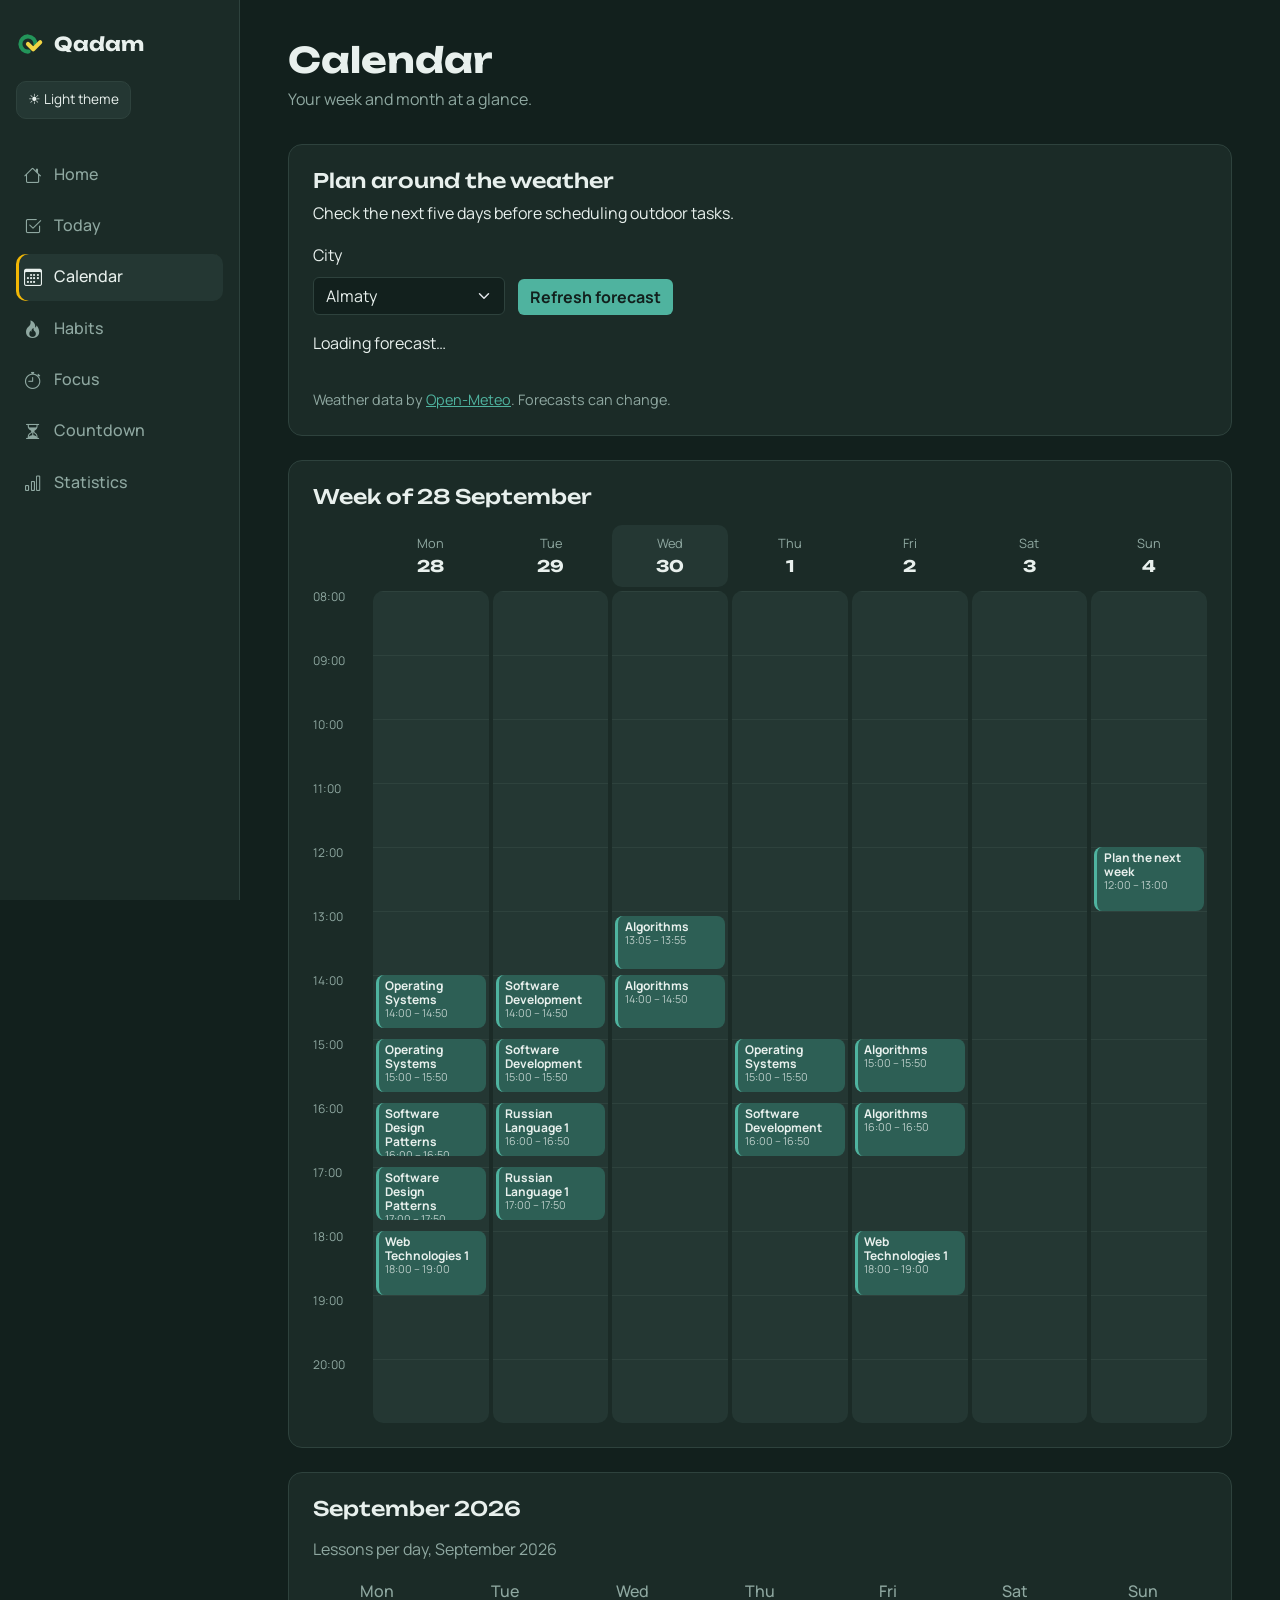
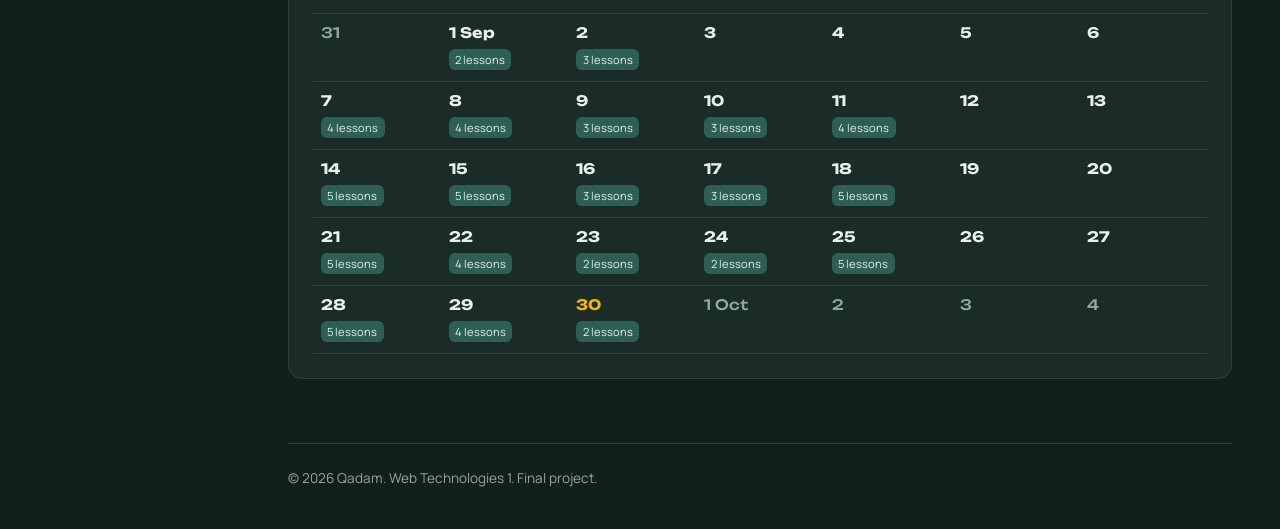
==== calendar.html @ f90baab8 "feat(final): add five-day weather planner with async error states" ====
<!DOCTYPE html>
<html lang="en" data-bs-theme="dark">

<head>
    <meta charset="UTF-8">
    <meta name="viewport" content="width=device-width, initial-scale=1">
    <title>Calendar — Qadam</title>
    <link rel="icon" href="images/qadam-favicon.svg" type="image/svg+xml">
    <link href="https://cdn.jsdelivr.net/npm/bootstrap@5.3.3/dist/css/bootstrap.min.css" rel="stylesheet">
    <!--Icons for the sidebar-->
    <link href="https://cdn.jsdelivr.net/npm/bootstrap-icons@1.11.3/font/bootstrap-icons.min.css" rel="stylesheet">
    <!--Unbounded for headings, Manrope for text -->
    <link rel="preconnect" href="https://fonts.googleapis.com">
    <link rel="preconnect" href="https://fonts.gstatic.com" crossorigin>
    <link
        href="https://fonts.googleapis.com/css2?family=Manrope:wght@400;500;700&family=Unbounded:wght@500;700&display=swap"
        rel="stylesheet">
    <link rel="stylesheet" href="css/style.css">
    <link rel="stylesheet" href="css/calendar.css">
    <link rel="stylesheet" href="css/app.css">
    <link rel="stylesheet" href="css/weather.css">
</head>

<body class="app">

    <!--Sidebar (same on every app page)-->
    <header class="sidebar">
        <nav class="navbar navbar-expand-lg" aria-label="Main navigation">
            <a class="navbar-brand brand" href="index.html">
                <img src="images/qadam-mark.svg" alt="" class="brand-logo" width="28" height="28">Qadam
            </a>
            <button class="theme-toggle" id="theme-toggle" type="button">Light theme</button>
            <button class="navbar-toggler" type="button" data-bs-toggle="collapse" data-bs-target="#appNav"
                aria-controls="appNav" aria-expanded="false" aria-label="Toggle navigation">
                <span class="navbar-toggler-icon"></span>
            </button>
            <div class="collapse navbar-collapse" id="appNav">
                <ul class="navbar-nav">
                    <li class="nav-item">
                        <a class="nav-link" href="index.html"><i class="bi bi-house" aria-hidden="true"></i>Home</a>
                    </li>
                    <li class="nav-item">
                        <a class="nav-link" href="today.html"><i class="bi bi-check2-square"
                                aria-hidden="true"></i>Today</a>
                    </li>
                    <li class="nav-item">
                        <a class="nav-link active" aria-current="page" href="calendar.html"><i class="bi bi-calendar3"
                                aria-hidden="true"></i>Calendar</a>
                    </li>
                    <li class="nav-item">
                        <a class="nav-link" href="habits.html"><i class="bi bi-fire" aria-hidden="true"></i>Habits</a>
                    </li>
                    <li class="nav-item">
                        <a class="nav-link" href="focus.html"><i class="bi bi-stopwatch"
                                aria-hidden="true"></i>Focus</a>
                    </li>
                    <li class="nav-item">
                        <a class="nav-link" href="countdown.html"><i class="bi bi-hourglass-split"
                                aria-hidden="true"></i>Countdown</a>
                    </li>
                    <li class="nav-item"><a class="nav-link" href="statistics.html"><i class="bi bi-bar-chart" aria-hidden="true"></i>Statistics</a></li>
                    </ul>
            </div>
        </nav>
    </header>

    <!--Page content-->
    <main class="app-main">
        <header class="page-header">
            <h1 class="page-title">Calendar</h1>
            <p class="page-subtitle">Your week and month at a glance.</p>
        </header>

        <section class="panel mb-4" id="weather-planner" aria-labelledby="weather-title">
            <h2 class="h5" id="weather-title">Plan around the weather</h2>
            <p>Check the next five days before scheduling outdoor tasks.</p>
            <div class="weather-toolbar">
                <div>
                    <label class="form-label" for="weather-city">City</label>
                    <select class="form-select" id="weather-city">
                        <option value="almaty">Almaty</option>
                        <option value="astana">Astana</option>
                        <option value="shymkent">Shymkent</option>
                    </select>
                </div>
                <button class="btn btn-qadam" type="button" id="weather-refresh">Refresh forecast</button>
            </div>
            <p id="weather-status" role="status" aria-live="polite">Loading forecast…</p>
            <div class="weather-days" id="weather-days"></div>
            <p class="weather-source">Weather data by <a href="https://open-meteo.com/">Open-Meteo</a>. Forecasts can change.</p>
        </section>



        <section class="panel" aria-labelledby="cal-week-title">
            <h2 id="cal-week-title" class="h5 mb-3">Week of 28 September</h2>

            <!--One CSS Grid: 1 column of hours + 7 day columns-->
            <div class="cal-week">

                <!--Row 1: empty corner, then the day headers-->
                <div class="cal-corner"></div>
                <div class="cal-day-head">
                    <span class="cal-day-name">Mon</span>
                    <span class="cal-day-number">28</span>
                </div>
                <div class="cal-day-head">
                    <span class="cal-day-name">Tue</span>
                    <span class="cal-day-number">29</span>
                </div>
                <div class="cal-day-head cal-day-head--today">
                    <span class="cal-day-name">Wed</span>
                    <span class="cal-day-number">30</span>
                </div>
                <div class="cal-day-head">
                    <span class="cal-day-name">Thu</span>
                    <span class="cal-day-number">1</span>
                </div>
                <div class="cal-day-head">
                    <span class="cal-day-name">Fri</span>
                    <span class="cal-day-number">2</span>
                </div>
                <div class="cal-day-head">
                    <span class="cal-day-name">Sat</span>
                    <span class="cal-day-number">3</span>
                </div>
                <div class="cal-day-head">
                    <span class="cal-day-name">Sun</span>
                    <span class="cal-day-number">4</span>
                </div>

                <!--Row 2: hour labels, then the day columns-->
                <div class="cal-hours">
                    <span class="cal-hour">08:00</span>
                    <span class="cal-hour">09:00</span>
                    <span class="cal-hour">10:00</span>
                    <span class="cal-hour">11:00</span>
                    <span class="cal-hour">12:00</span>
                    <span class="cal-hour">13:00</span>
                    <span class="cal-hour">14:00</span>
                    <span class="cal-hour">15:00</span>
                    <span class="cal-hour">16:00</span>
                    <span class="cal-hour">17:00</span>
                    <span class="cal-hour">18:00</span>
                    <span class="cal-hour">19:00</span>
                    <span class="cal-hour">20:00</span>
                </div>
                <div class="cal-day-column">
                    <article class="cal-event cal-s1400 cal-d50">
                        <h3 class="cal-event-title">Operating Systems</h3>
                        <p class="cal-event-time">14:00 – 14:50</p>
                    </article>
                    <article class="cal-event cal-s1500 cal-d50">
                        <h3 class="cal-event-title">Operating Systems</h3>
                        <p class="cal-event-time">15:00 – 15:50</p>
                    </article>
                    <article class="cal-event cal-s1600 cal-d50">
                        <h3 class="cal-event-title">Software Design Patterns</h3>
                        <p class="cal-event-time">16:00 – 16:50</p>
                    </article>
                    <article class="cal-event cal-s1700 cal-d50">
                        <h3 class="cal-event-title">Software Design Patterns</h3>
                        <p class="cal-event-time">17:00 – 17:50</p>
                    </article>
                    <article class="cal-event cal-s1800 cal-d60">
                        <h3 class="cal-event-title">Web Technologies 1</h3>
                        <p class="cal-event-time">18:00 – 19:00</p>
                    </article>
                </div>
                <div class="cal-day-column">
                    <article class="cal-event cal-s1400 cal-d50">
                        <h3 class="cal-event-title">Software Development</h3>
                        <p class="cal-event-time">14:00 – 14:50</p>
                    </article>
                    <article class="cal-event cal-s1500 cal-d50">
                        <h3 class="cal-event-title">Software Development</h3>
                        <p class="cal-event-time">15:00 – 15:50</p>
                    </article>
                    <article class="cal-event cal-s1600 cal-d50">
                        <h3 class="cal-event-title">Russian Language 1</h3>
                        <p class="cal-event-time">16:00 – 16:50</p>
                    </article>
                    <article class="cal-event cal-s1700 cal-d50">
                        <h3 class="cal-event-title">Russian Language 1</h3>
                        <p class="cal-event-time">17:00 – 17:50</p>
                    </article>
                </div>
                <div class="cal-day-column cal-day-column--today">
                    <article class="cal-event cal-s1305 cal-d50">
                        <h3 class="cal-event-title">Algorithms</h3>
                        <p class="cal-event-time">13:05 – 13:55</p>
                    </article>
                    <article class="cal-event cal-s1400 cal-d50">
                        <h3 class="cal-event-title">Algorithms</h3>
                        <p class="cal-event-time">14:00 – 14:50</p>
                    </article>
                </div>
                <div class="cal-day-column">
                    <article class="cal-event cal-s1500 cal-d50">
                        <h3 class="cal-event-title">Operating Systems</h3>
                        <p class="cal-event-time">15:00 – 15:50</p>
                    </article>
                    <article class="cal-event cal-s1600 cal-d50">
                        <h3 class="cal-event-title">Software Development</h3>
                        <p class="cal-event-time">16:00 – 16:50</p>
                    </article>
                </div>
                <div class="cal-day-column">
                    <article class="cal-event cal-s1500 cal-d50">
                        <h3 class="cal-event-title">Algorithms</h3>
                        <p class="cal-event-time">15:00 – 15:50</p>
                    </article>
                    <article class="cal-event cal-s1600 cal-d50">
                        <h3 class="cal-event-title">Algorithms</h3>
                        <p class="cal-event-time">16:00 – 16:50</p>
                    </article>
                    <article class="cal-event cal-s1800 cal-d60">
                        <h3 class="cal-event-title">Web Technologies 1</h3>
                        <p class="cal-event-time">18:00 – 19:00</p>
                    </article>
                </div>
                <div class="cal-day-column"></div>
                <div class="cal-day-column">
                    <article class="cal-event cal-s1200 cal-d60">
                        <h3 class="cal-event-title">Plan the next week</h3>
                        <p class="cal-event-time">12:00 – 13:00</p>
                    </article>
                </div>
            </div>

        </section>

        <section class="panel mt-4" aria-labelledby="cal-month-title">
            <h2 id="cal-month-title" class="h5 mb-3">September 2026</h2>

            <div class="table-responsive">
                <table class="table calendar-month mb-0">
                    <caption>Lessons per day, September 2026</caption>
                    <thead>
                        <tr>
                            <th scope="col">Mon</th>
                            <th scope="col">Tue</th>
                            <th scope="col">Wed</th>
                            <th scope="col">Thu</th>
                            <th scope="col">Fri</th>
                            <th scope="col">Sat</th>
                            <th scope="col">Sun</th>
                        </tr>
                    </thead>
                    <tbody>
                        <tr>
                            <td class="calendar-day calendar-day-muted">
                                <span class="calendar-day-number">31</span>
                            </td>
                            <td class="calendar-day">
                                <span class="calendar-day-number">1 Sep</span>
                                <span class="calendar-count">2 lessons</span>
                            </td>
                            <td class="calendar-day">
                                <span class="calendar-day-number">2</span>
                                <span class="calendar-count">3 lessons</span>
                            </td>
                            <td class="calendar-day">
                                <span class="calendar-day-number">3</span>
                            </td>
                            <td class="calendar-day">
                                <span class="calendar-day-number">4</span>
                            </td>
                            <td class="calendar-day">
                                <span class="calendar-day-number">5</span>
                            </td>
                            <td class="calendar-day">
                                <span class="calendar-day-number">6</span>
                            </td>
                        </tr>
                        <tr>
                            <td class="calendar-day">
                                <span class="calendar-day-number">7</span>
                                <span class="calendar-count">4 lessons</span>
                            </td>
                            <td class="calendar-day">
                                <span class="calendar-day-number">8</span>
                                <span class="calendar-count">4 lessons</span>
                            </td>
                            <td class="calendar-day">
                                <span class="calendar-day-number">9</span>
                                <span class="calendar-count">3 lessons</span>
                            </td>
                            <td class="calendar-day">
                                <span class="calendar-day-number">10</span>
                                <span class="calendar-count">3 lessons</span>
                            </td>
                            <td class="calendar-day">
                                <span class="calendar-day-number">11</span>
                                <span class="calendar-count">4 lessons</span>
                            </td>
                            <td class="calendar-day">
                                <span class="calendar-day-number">12</span>
                            </td>
                            <td class="calendar-day">
                                <span class="calendar-day-number">13</span>
                            </td>
                        </tr>
                        <tr>
                            <td class="calendar-day">
                                <span class="calendar-day-number">14</span>
                                <span class="calendar-count">5 lessons</span>
                            </td>
                            <td class="calendar-day">
                                <span class="calendar-day-number">15</span>
                                <span class="calendar-count">5 lessons</span>
                            </td>
                            <td class="calendar-day">
                                <span class="calendar-day-number">16</span>
                                <span class="calendar-count">3 lessons</span>
                            </td>
                            <td class="calendar-day">
                                <span class="calendar-day-number">17</span>
                                <span class="calendar-count">3 lessons</span>
                            </td>
                            <td class="calendar-day">
                                <span class="calendar-day-number">18</span>
                                <span class="calendar-count">5 lessons</span>
                            </td>
                            <td class="calendar-day">
                                <span class="calendar-day-number">19</span>
                            </td>
                            <td class="calendar-day">
                                <span class="calendar-day-number">20</span>
                            </td>
                        </tr>
                        <tr>
                            <td class="calendar-day">
                                <span class="calendar-day-number">21</span>
                                <span class="calendar-count">5 lessons</span>
                            </td>
                            <td class="calendar-day">
                                <span class="calendar-day-number">22</span>
                                <span class="calendar-count">4 lessons</span>
                            </td>
                            <td class="calendar-day">
                                <span class="calendar-day-number">23</span>
                                <span class="calendar-count">2 lessons</span>
                            </td>
                            <td class="calendar-day">
                                <span class="calendar-day-number">24</span>
                                <span class="calendar-count">2 lessons</span>
                            </td>
                            <td class="calendar-day">
                                <span class="calendar-day-number">25</span>
                                <span class="calendar-count">5 lessons</span>
                            </td>
                            <td class="calendar-day">
                                <span class="calendar-day-number">26</span>
                            </td>
                            <td class="calendar-day">
                                <span class="calendar-day-number">27</span>
                            </td>
                        </tr>
                        <tr>
                            <td class="calendar-day">
                                <span class="calendar-day-number">28</span>
                                <span class="calendar-count">5 lessons</span>
                            </td>
                            <td class="calendar-day">
                                <span class="calendar-day-number">29</span>
                                <span class="calendar-count">4 lessons</span>
                            </td>
                            <td class="calendar-day calendar-day-today">
                                <span class="calendar-day-number">30</span>
                                <span class="calendar-count">2 lessons</span>
                            </td>
                            <td class="calendar-day calendar-day-muted">
                                <span class="calendar-day-number">1 Oct</span>
                            </td>
                            <td class="calendar-day calendar-day-muted">
                                <span class="calendar-day-number">2</span>
                            </td>
                            <td class="calendar-day calendar-day-muted">
                                <span class="calendar-day-number">3</span>
                            </td>
                            <td class="calendar-day calendar-day-muted">
                                <span class="calendar-day-number">4</span>
                            </td>
                        </tr>
                    </tbody>
                </table>
            </div>
        </section>

        <footer class="app-footer">
            <p class="mb-0">&copy; 2026 Qadam. Web Technologies 1. Final project.</p>
        </footer>
    </main>

    <script src="https://cdn.jsdelivr.net/npm/bootstrap@5.3.3/dist/js/bootstrap.bundle.min.js"></script>
    <script type="module" src="js/app.js"></script>
</body>

</html>
---- css/style.css ----
/*
shared stylesheet (used by every page)
Theme variables, Bootstrap overrides, Base, App layout, Shared components, Media queries
Page-specific styles go to css/<page>.css
*/

:root {
  --bg: #12201D;         /* page background */
  --surface: #1B2B27;    /* panels, cards */
  --surface-2: #243733;  /* hover, inputs */
  --ink: #E8F0ED;        /* main text */
  --muted: #8FA8A1;      /* secondary text */
  --line: #2E423D;       /* borders, empty days */
  --done: #4FB39F;       /* completed, main accent */
  --done-soft: #2D5F55;  /* partly completed */
  --flame: #F2B705;      /* streaks, today, focus */

  --font-head: "Unbounded", "Arial Black", sans-serif;
  --font-body: "Manrope", "Segoe UI", Arial, sans-serif;

  --radius: 14px;
  --sidebar-width: 240px;
}

:root[data-bs-theme="dark"] {
  --bs-body-bg: var(--bg);
  --bs-body-color: var(--ink);
  --bs-body-font-family: var(--font-body);
  --bs-secondary-color: var(--muted);
  --bs-border-color: var(--line);
  --bs-secondary-bg: var(--surface-2);
  --bs-tertiary-bg: var(--surface);
  --bs-link-color: var(--done);
  --bs-link-hover-color: var(--ink);
  --bs-link-color-rgb: 79, 179, 159;
  --bs-link-hover-color-rgb: 232, 240, 237;
}

body {
  line-height: 1.6;
}

h1, h2, h3 {
  font-family: var(--font-head);
  font-weight: 700;
  line-height: 1.15;
}

a:focus-visible,
button:focus-visible,
.btn:focus-visible {
  outline: 3px solid var(--flame);
  outline-offset: 3px;
}

/* App layout (every page except index.html)
   Desktop: sidebar on the left, content on the right (CSS Grid) */
.app {
  display: grid;
  grid-template-columns: var(--sidebar-width) 1fr;
  min-height: 100vh;
}

/* position: sticky — the sidebar stays in place while the content scrolls */
.sidebar {
  position: sticky;
  top: 0;
  align-self: start; 
  height: 100vh;
  background-color: var(--surface);
  border-right: 1px solid var(--line);
}

/* The same Bootstrap navbar is made vertical on desktop */
.sidebar .navbar {
  flex-direction: column;
  align-items: stretch;
  height: 100%;
  padding: 1.5rem 1rem;
}

.sidebar .navbar-collapse {
  flex-direction: column;
  align-items: stretch;
}

.sidebar .navbar-nav {
  flex-direction: column;
  gap: 0.25rem;
  margin-top: 2rem;
}

.sidebar .nav-link {
  display: flex;
  align-items: center;
  gap: 0.75rem;
  padding: 0.6rem 0.85rem;
  border-radius: 10px;
  color: var(--muted);
  font-weight: 500;
}

.sidebar .nav-link i {
  font-size: 1.1rem;
}

.sidebar .nav-link:hover {
  background-color: var(--surface-2);
  color: var(--ink);
}

.sidebar .nav-link.active {
  background-color: var(--surface-2);
  color: var(--ink);
  box-shadow: inset 3px 0 0 var(--flame);
}

.app-main {
  min-width: 0;             /* lets wide tables scroll instead of stretching the grid */
  padding: 2.5rem 3rem;
}

.app-footer {
  margin-top: 4rem;
  padding-top: 1.5rem;
  border-top: 1px solid var(--line);
  color: var(--muted);
  font-size: 0.85rem;
}

/* Logo */
.brand {
  display: flex;
  align-items: center;
  gap: 0.6rem;
  margin: 0;
  font-family: var(--font-head);
  font-weight: 700;
  font-size: 1.2rem;
  color: var(--ink);
}

.brand:hover {
  color: var(--ink);
}

/* Logo image. Its size is also set in HTML (width/height),
   so the page doesn't jump while the image loads */
.brand-logo {
  display: block;
  width: 28px;
  height: 28px;
}

/* Page heading block: every app page starts with it */
.page-header {
  margin-bottom: 2rem;
}

.page-title {
  font-size: clamp(1.6rem, 3vw, 2.2rem);
  margin-bottom: 0.4rem;
}

.page-subtitle {
  margin: 0;
  color: var(--muted);
}

.panel {
  padding: 1.5rem;
  background-color: var(--surface);
  border: 1px solid var(--line);
  border-radius: var(--radius);
}

.btn-qadam {
  background-color: var(--done);
  color: var(--bg);
  border: none;
  font-weight: 700;
}

.btn-qadam:hover {
  background-color: var(--ink);
  color: var(--bg);
}

/* Tablet: up to 992px — the sidebar turns into a top bar.
  991.98px = exactly where Bootstrap's navbar-expand-lg collapses,
  so our layout and the burger menu switch at the same moment */
@media (max-width: 991.98px) {
  .app {
    grid-template-columns: 1fr;
    grid-template-rows: auto 1fr;   
  }

  .sidebar {
    z-index: 100;
    height: auto;
    border-right: none;
    border-bottom: 1px solid var(--line);
  }

  .sidebar .navbar {
    flex-direction: row;
    align-items: center;
    height: auto;
    padding: 0.75rem 1.25rem;
  }

  .sidebar .navbar-nav {
    margin-top: 1rem;
  }

  .app-main {
    padding: 2rem 1.5rem;
  }
}

@media (max-width: 576px) {
  .app-main {
    padding: 1.5rem 1rem;
  }

  .panel {
    padding: 1.1rem;
  }
}
---- css/calendar.css ----
/*
Qadam — calendar page (calendar.html)
Week view, Events, Month table, Media queries
*/

/* Week view: one grid, 1 column of hour labels + 7 day columns.
   Both rows share the same columns, so hours and days always line up */
.cal-week {
    display: grid;
    grid-template-columns: 56px repeat(7, 1fr);
    gap: 4px;
    overflow-x: auto;         
}

.cal-day-head {
    padding: 0.5rem 0;
    border-radius: 10px;
    text-align: center;
}

.cal-day-head--today {
    background-color: var(--surface-2);
}

.cal-day-name {
    display: block;
    color: var(--muted);
    font-size: 0.8rem;
}

.cal-day-number {
    display: block;
    font-family: var(--font-head);
    font-weight: 700;
}

.cal-hours {
    display: flex;
    flex-direction: column;
    color: var(--muted);
    font-size: 0.75rem;
}

.cal-hour {
    height: 64px;
    line-height: 1;
}

.cal-day-column {
    position: relative;      
    height: 832px;
    border-radius: 10px;
    background-color: var(--surface-2);
    background-image: repeating-linear-gradient(to bottom,
            var(--line) 0 1px,
            transparent 1px 64px);
}

.cal-event {
    position: absolute;
    left: 3px;
    right: 3px;
    overflow: hidden;
    padding: 0.25rem 0.4rem;
    border-radius: 8px;
    border-left: 3px solid var(--done);
    background-color: var(--done-soft);
}

.cal-event-title {
    margin: 0;
    font-family: var(--font-body);
    font-size: 0.75rem;
    font-weight: 700;
    line-height: 1.15;
}

.cal-event-time {
    margin: 0;
    line-height: 1.1;
    color: var(--ink);
    font-size: 0.68rem;
    opacity: 0.75;
}

.cal-s1200 { top: 256px; }
.cal-s1305 { top: 325px; }
.cal-s1400 { top: 384px; }
.cal-s1500 { top: 448px; }
.cal-s1600 { top: 512px; }
.cal-s1700 { top: 576px; }
.cal-s1800 { top: 640px; }

.cal-d50 { height: 53px; }
.cal-d60 { height: 64px; }

.calendar-month {
    position: relative;
    --bs-table-bg: transparent;
    --bs-table-color: var(--ink);
    --bs-table-border-color: var(--line);
    table-layout: fixed;
    min-width: 560px;
}

.calendar-month caption {
    caption-side: top;
    padding-top: 0;
    color: var(--muted);
}

.calendar-month thead th {
    color: var(--muted);
    font-weight: 500;
    text-align: center;
}

.calendar-day {
    height: 68px;
    vertical-align: top;
}

.calendar-day-number {
    display: block;
    font-family: var(--font-head);
    font-weight: 700;
    font-size: 0.9rem;
}

.calendar-day-muted .calendar-day-number {
    color: var(--muted);
    font-weight: 500;
}

.calendar-day-today .calendar-day-number {
    color: var(--flame);
}

.calendar-count {
    display: inline-block;
    margin-top: 0.3rem;
    padding: 0.1rem 0.4rem;
    border-radius: 6px;
    background-color: var(--done-soft);
    font-size: 0.7rem;
}

@media (max-width: 992px) {
    .cal-week {
        grid-template-columns: 48px repeat(7, minmax(96px, 1fr));
    }

    .cal-hours {
        font-size: 0.7rem;
    }
}

@media (max-width: 576px) {
    .cal-week {
        grid-template-columns: 48px 1fr;
    }

    .cal-day-head:not(.cal-day-head--today),
    .cal-day-column:not(.cal-day-column--today) {
        display: none;
    }

    .calendar-day {
        height: 56px;
    }

    .calendar-count {
        font-size: 0.62rem;
    }
}
---- css/app.css ----
/* Shared endterm interactions: themes, task tools, feedback and timer controls. */
:root[data-bs-theme="light"] {
    --bg: #f2f7f5;
    --surface: #ffffff;
    --surface-2: #e6efeb;
    --ink: #19342d;
    --muted: #58736a;
    --line: #c8d8d1;
    --done: #287d6b;
    --done-soft: #d8eee7;
    --flame: #9a6700;
    --bs-body-bg: var(--bg);
    --bs-body-color: var(--ink);
    --bs-body-font-family: var(--font-body);
    --bs-secondary-color: var(--muted);
    --bs-border-color: var(--line);
    --bs-secondary-bg: var(--surface-2);
    --bs-tertiary-bg: var(--surface);
    --bs-link-color: var(--done);
    --bs-link-hover-color: var(--ink);
    --bs-link-color-rgb: 40, 125, 107;
    --bs-link-hover-color-rgb: 25, 52, 45;
}

:root[data-bs-theme="light"] .site-header {
    background-color: var(--surface);
}

:root[data-bs-theme="light"] .btn-outline-light {
    color: var(--ink);
    border-color: var(--ink);
}

:root[data-bs-theme="light"] .btn-outline-light:hover {
    color: var(--bg);
    background-color: var(--ink);
}

.theme-toggle {
    align-self: flex-start;
    margin-top: 1rem;
    padding: 0.45rem 0.7rem;
    border: 1px solid var(--line);
    border-radius: 10px;
    background-color: var(--surface-2);
    color: var(--ink);
    font: inherit;
    font-size: 0.85rem;
    cursor: pointer;
}

.theme-toggle:hover {
    border-color: var(--done);
}

.site-header .theme-toggle {
    align-self: center;
    margin: 0 0 0 1rem;
    white-space: nowrap;
}

.task-toolbar {
    display: grid;
    grid-template-columns: minmax(180px, 1.5fr) minmax(140px, 1fr) minmax(140px, 1fr) auto;
    align-items: end;
    gap: 1rem;
}

.task-toolbar .form-label {
    margin-bottom: 0.35rem;
    color: var(--muted);
    font-size: 0.85rem;
}

.task-toolbar .form-control,
.task-toolbar .form-select,
.today-form .form-control,
.today-form .form-select {
    background-color: var(--surface-2);
    border-color: var(--line);
    color: var(--ink);
}

.task-toolbar .form-control:focus,
.task-toolbar .form-select:focus,
.today-form .form-control:focus,
.today-form .form-select:focus {
    border-color: var(--done);
    box-shadow: 0 0 0 3px var(--done-soft);
}

.favorite-filter {
    min-height: 42px;
    white-space: nowrap;
}

.task-card-favorite {
    border-left: 3px solid var(--flame);
    padding-left: calc(0.8rem - 3px);
}

.task-actions {
    display: flex;
    align-items: center;
    gap: 0.45rem;
}

.task-favorite,
.task-delete,
.task-notes-toggle {
    padding: 0.25rem 0.45rem;
    border: 1px solid var(--line);
    border-radius: 8px;
    background: transparent;
    color: var(--ink);
    font: inherit;
    font-size: 0.8rem;
    line-height: 1.4;
    cursor: pointer;
}

.task-favorite {
    width: 2rem;
    padding-inline: 0;
    color: var(--flame);
    font-size: 1.1rem;
}

.task-favorite:hover,
.task-delete:hover,
.task-notes-toggle:hover {
    background-color: var(--surface-2);
}

.task-notes-toggle {
    margin-left: 2.45rem;
}

.task-notes {
    display: none;
    flex-basis: 100%;
    margin: 0.45rem 0 0 2.45rem;
    color: var(--muted);
    font-size: 0.88rem;
}

.task-empty {
    margin-bottom: 1rem;
    color: var(--muted);
}

.field-error {
    display: block;
    min-height: 1.25rem;
    margin-top: 0.25rem;
    color: #f0a69a;
    font-size: 0.8rem;
}

:root[data-bs-theme="light"] .field-error {
    color: #a6382a;
}

.today-form .is-invalid {
    border-color: #d76e5f;
}

.form-success {
    min-height: 1.4rem;
    color: var(--done);
}

.habit-checkin-row {
    flex-wrap: wrap;
}

.focus-controls {
    display: flex;
    flex-wrap: wrap;
    gap: 0.5rem;
}

.focus-timer-status {
    max-width: 18rem;
    color: var(--muted);
}

.countdown-past .countdown-days {
    color: var(--muted);
}

@media (max-width: 991.98px) {
    .task-toolbar {
        grid-template-columns: repeat(2, minmax(0, 1fr));
    }

    .sidebar .theme-toggle {
        align-self: center;
        margin: 0 0.75rem 0 auto;
        white-space: nowrap;
    }

    .focus-timer {
        flex-wrap: wrap;
    }
}

@media (max-width: 576px) {
    .task-toolbar {
        grid-template-columns: 1fr;
    }

    .sidebar .navbar {
        flex-wrap: wrap;
    }

    .sidebar .theme-toggle {
        margin: 0 0.5rem 0 auto;
        padding: 0.35rem 0.5rem;
        font-size: 0.75rem;
    }

    .site-header .theme-toggle {
        margin-left: auto;
        padding: 0.35rem 0.5rem;
        font-size: 0.75rem;
    }

    .task-actions {
        margin-left: 2.45rem;
    }

    .focus-timer-status {
        width: 100%;
        max-width: none;
    }
}

/* Keep long task titles and the timer inside narrow screens. */
.task-card {
    flex-wrap: wrap;
}

.today-task-title,
.task-notes {
    overflow-wrap: anywhere;
}

.focus-timer {
    flex-wrap: wrap;
}

.focus-timer-task {
    flex: 1 1 10rem;
    min-width: 0;
}

.focus-page .app-main {
    padding-bottom: 18rem;
}

:root[data-bs-theme="light"] .countdown-image {
    opacity: 0.08;
}

@media (prefers-reduced-motion: reduce) {
    *, *::before, *::after {
        scroll-behavior: auto !important;
        transition-duration: 0.01ms !important;
        animation-duration: 0.01ms !important;
    }
}
---- css/weather.css ----
.weather-toolbar {
    display: flex;
    flex-wrap: wrap;
    gap: 0.8rem;
    align-items: end;
    margin: 1rem 0;
}

.weather-toolbar .form-select {
    min-width: 12rem;
}

.weather-days {
    display: grid;
    grid-template-columns: repeat(auto-fit, minmax(155px, 1fr));
    gap: 1rem;
}

.weather-day {
    padding: 1rem;
    background: var(--surface-2);
    border: 1px solid var(--line);
    border-radius: 12px;
    overflow-wrap: anywhere;
}

.weather-day h3 {
    font-size: 1rem;
}

.weather-temperature {
    font-weight: 700;
    color: var(--done);
}

.weather-summary, .weather-hint, .weather-source {
    font-size: 0.9rem;
    color: var(--muted);
}

.weather-hint {
    margin-bottom: 0;
}

.weather-source {
    margin: 1rem 0 0;
}
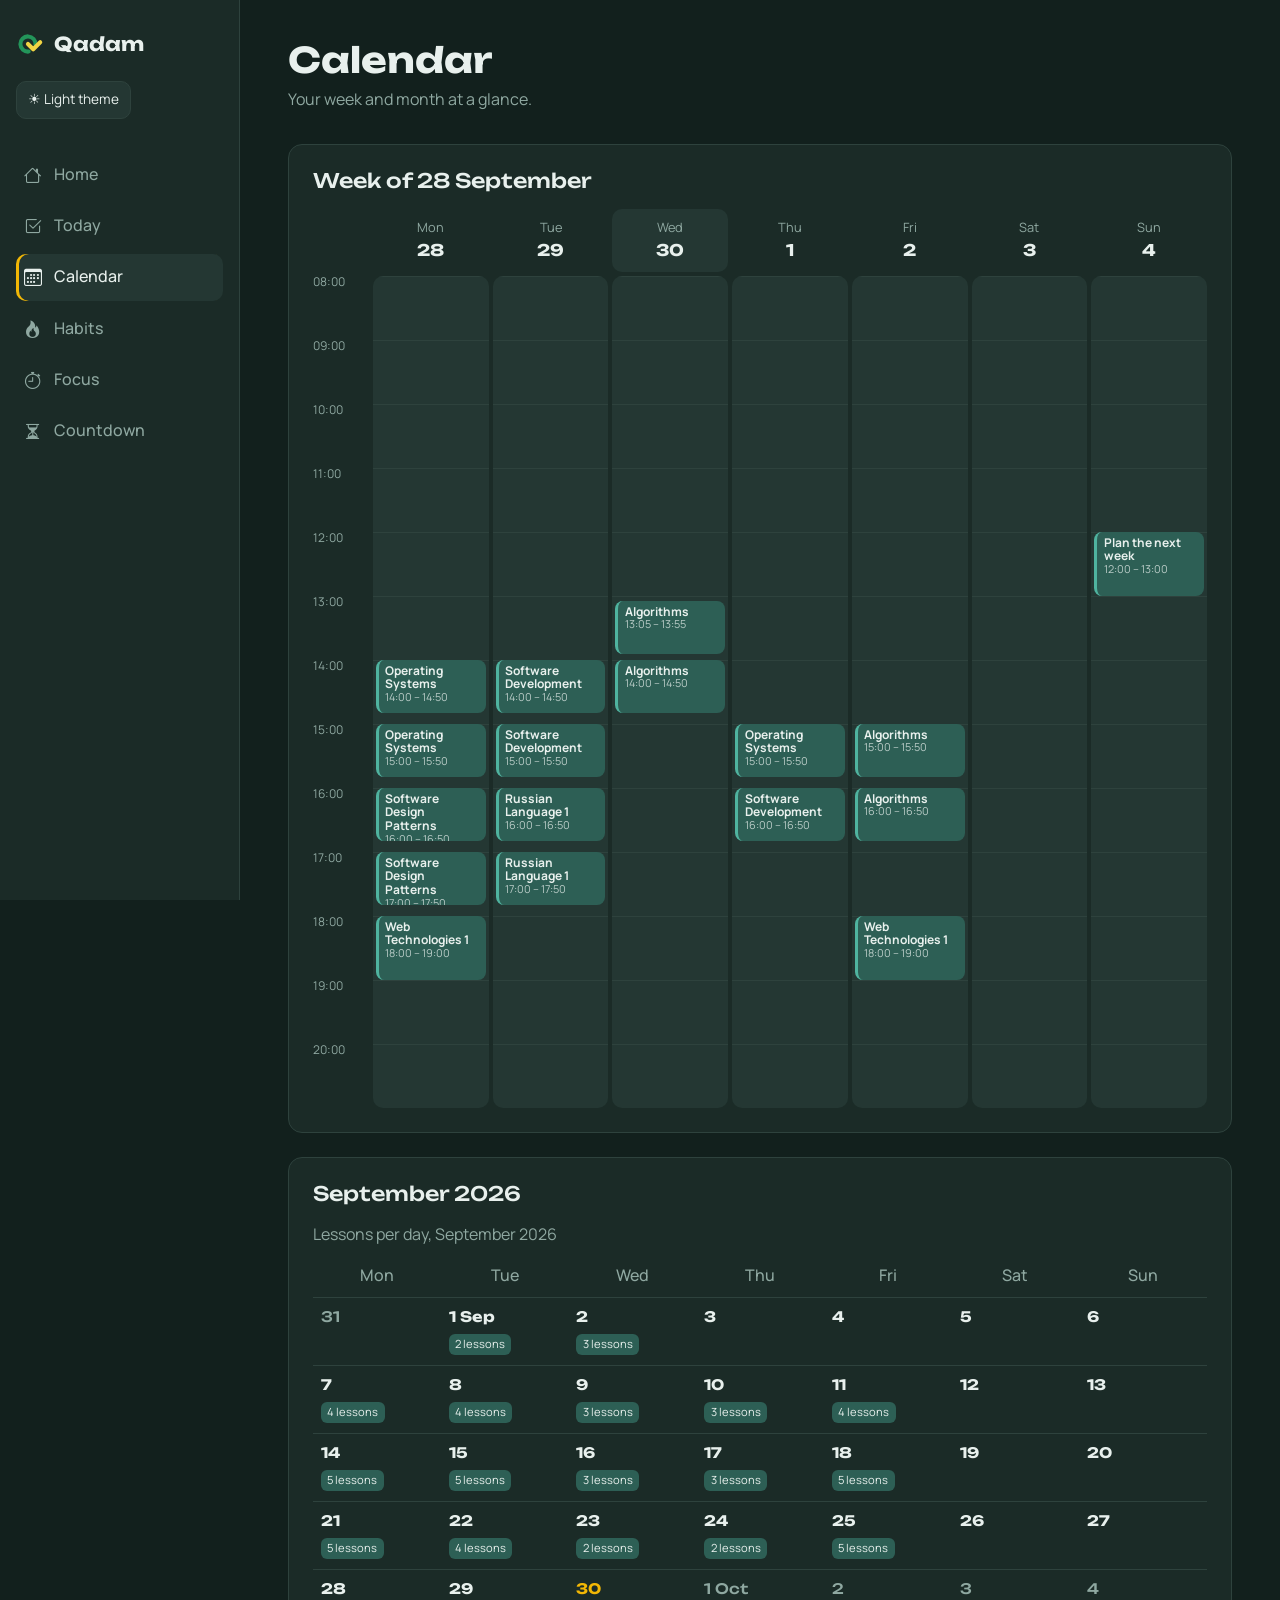
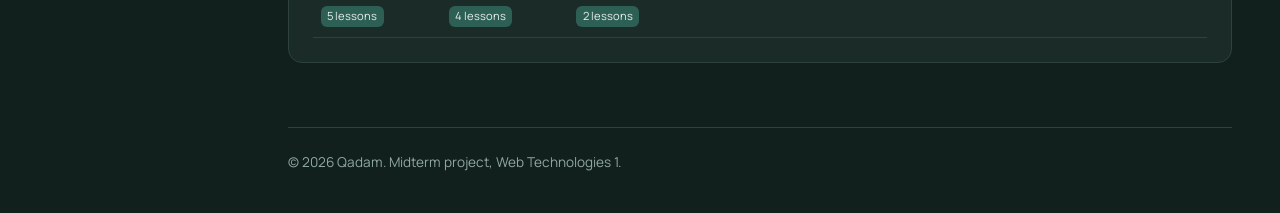
==== commit 70bf91ba: "feat(endterm): integrate responsive controls across existing pages" ====
--- a/calendar.html
+++ b/calendar.html
@@ -18,7 +18,6 @@
     <link rel="stylesheet" href="css/style.css">
     <link rel="stylesheet" href="css/calendar.css">
     <link rel="stylesheet" href="css/app.css">
-    <link rel="stylesheet" href="css/weather.css">
 </head>
 
 <body class="app">
@@ -58,8 +57,7 @@
                         <a class="nav-link" href="countdown.html"><i class="bi bi-hourglass-split"
                                 aria-hidden="true"></i>Countdown</a>
                     </li>
-                    <li class="nav-item"><a class="nav-link" href="statistics.html"><i class="bi bi-bar-chart" aria-hidden="true"></i>Statistics</a></li>
-                    </ul>
+                </ul>
             </div>
         </nav>
     </header>
@@ -70,27 +68,6 @@
             <h1 class="page-title">Calendar</h1>
             <p class="page-subtitle">Your week and month at a glance.</p>
         </header>
-
-        <section class="panel mb-4" id="weather-planner" aria-labelledby="weather-title">
-            <h2 class="h5" id="weather-title">Plan around the weather</h2>
-            <p>Check the next five days before scheduling outdoor tasks.</p>
-            <div class="weather-toolbar">
-                <div>
-                    <label class="form-label" for="weather-city">City</label>
-                    <select class="form-select" id="weather-city">
-                        <option value="almaty">Almaty</option>
-                        <option value="astana">Astana</option>
-                        <option value="shymkent">Shymkent</option>
-                    </select>
-                </div>
-                <button class="btn btn-qadam" type="button" id="weather-refresh">Refresh forecast</button>
-            </div>
-            <p id="weather-status" role="status" aria-live="polite">Loading forecast…</p>
-            <div class="weather-days" id="weather-days"></div>
-            <p class="weather-source">Weather data by <a href="https://open-meteo.com/">Open-Meteo</a>. Forecasts can change.</p>
-        </section>
-
-
 
         <section class="panel" aria-labelledby="cal-week-title">
             <h2 id="cal-week-title" class="h5 mb-3">Week of 28 September</h2>
@@ -389,7 +366,7 @@
         </section>
 
         <footer class="app-footer">
-            <p class="mb-0">&copy; 2026 Qadam. Web Technologies 1. Final project.</p>
+            <p class="mb-0">&copy; 2026 Qadam. Midterm project, Web Technologies 1.</p>
         </footer>
     </main>
 
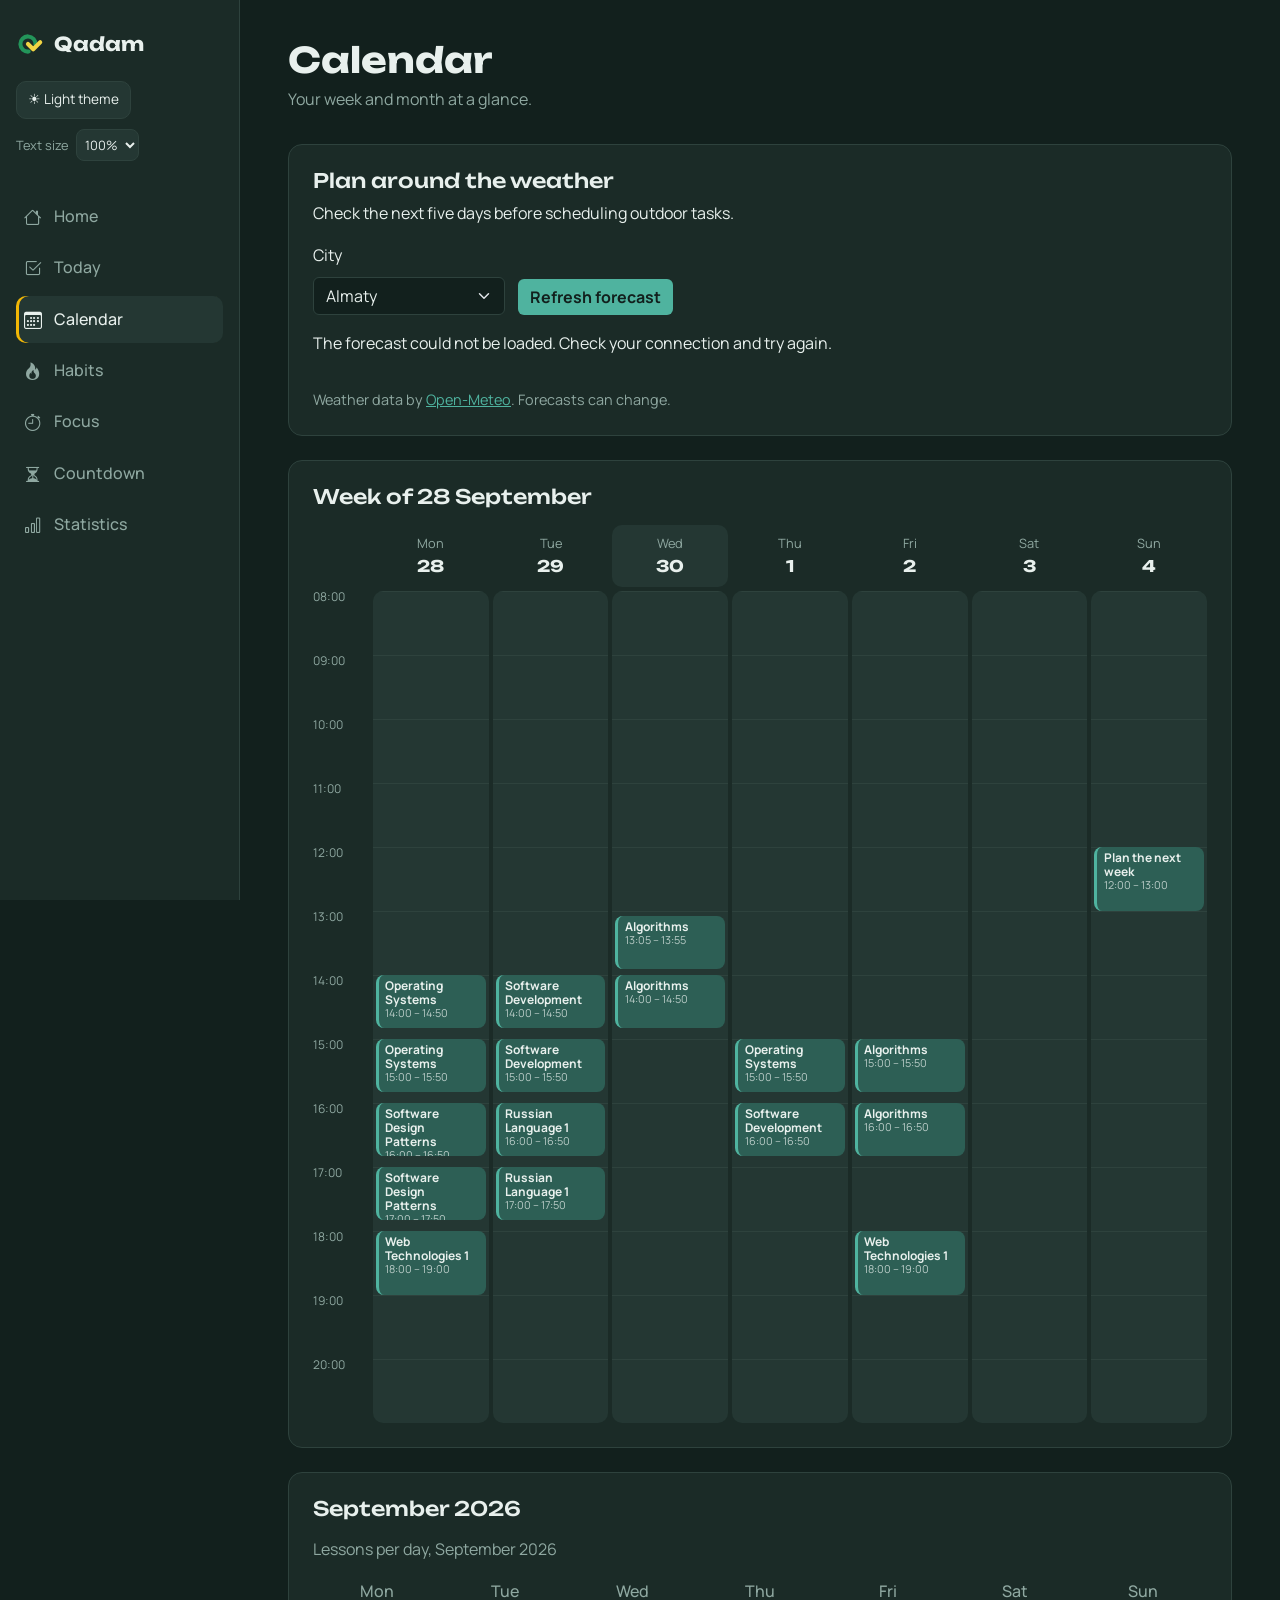
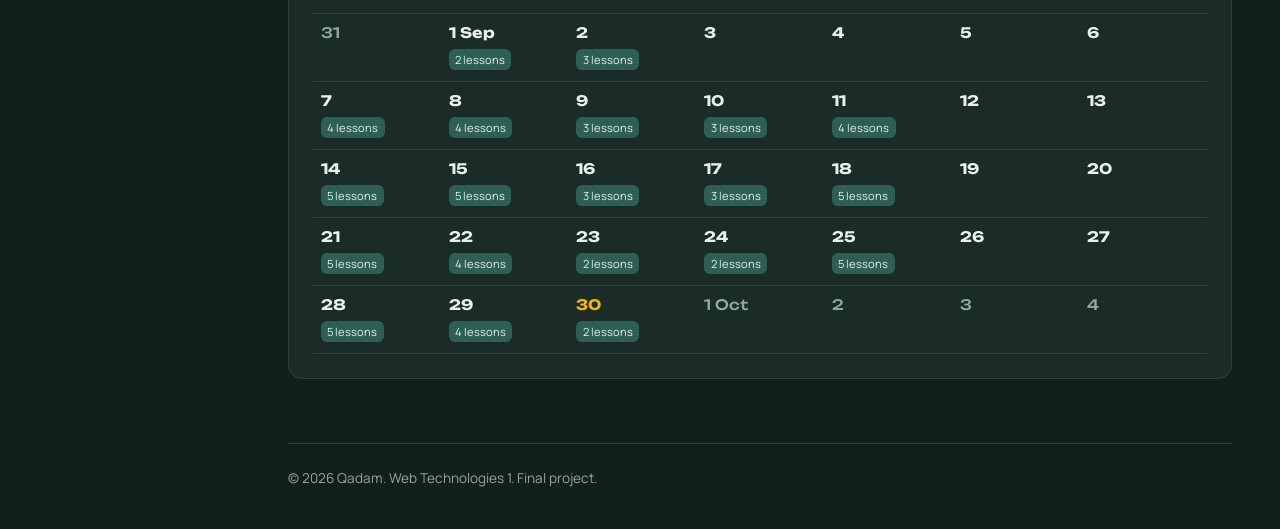
==== commit cff3d3f8: "feat(final): add five-day weather planner with async error states" ====
--- a/calendar.html
+++ b/calendar.html
@@ -18,6 +18,7 @@
     <link rel="stylesheet" href="css/style.css">
     <link rel="stylesheet" href="css/calendar.css">
     <link rel="stylesheet" href="css/app.css">
+    <link rel="stylesheet" href="css/weather.css">
 </head>
 
 <body class="app">
@@ -57,7 +58,8 @@
                         <a class="nav-link" href="countdown.html"><i class="bi bi-hourglass-split"
                                 aria-hidden="true"></i>Countdown</a>
                     </li>
-                </ul>
+                    <li class="nav-item"><a class="nav-link" href="statistics.html"><i class="bi bi-bar-chart" aria-hidden="true"></i>Statistics</a></li>
+                    </ul>
             </div>
         </nav>
     </header>
@@ -68,6 +70,27 @@
             <h1 class="page-title">Calendar</h1>
             <p class="page-subtitle">Your week and month at a glance.</p>
         </header>
+
+        <section class="panel mb-4" id="weather-planner" aria-labelledby="weather-title">
+            <h2 class="h5" id="weather-title">Plan around the weather</h2>
+            <p>Check the next five days before scheduling outdoor tasks.</p>
+            <div class="weather-toolbar">
+                <div>
+                    <label class="form-label" for="weather-city">City</label>
+                    <select class="form-select" id="weather-city">
+                        <option value="almaty">Almaty</option>
+                        <option value="astana">Astana</option>
+                        <option value="shymkent">Shymkent</option>
+                    </select>
+                </div>
+                <button class="btn btn-qadam" type="button" id="weather-refresh">Refresh forecast</button>
+            </div>
+            <p id="weather-status" role="status" aria-live="polite">Loading forecast…</p>
+            <div class="weather-days" id="weather-days"></div>
+            <p class="weather-source">Weather data by <a href="https://open-meteo.com/">Open-Meteo</a>. Forecasts can change.</p>
+        </section>
+
+
 
         <section class="panel" aria-labelledby="cal-week-title">
             <h2 id="cal-week-title" class="h5 mb-3">Week of 28 September</h2>
@@ -366,7 +389,7 @@
         </section>
 
         <footer class="app-footer">
-            <p class="mb-0">&copy; 2026 Qadam. Midterm project, Web Technologies 1.</p>
+            <p class="mb-0">&copy; 2026 Qadam. Web Technologies 1. Final project.</p>
         </footer>
     </main>
 
--- a/css/app.css
+++ b/css/app.css
@@ -270,3 +270,72 @@
         animation-duration: 0.01ms !important;
     }
 }
+
+.appearance-controls {
+    display: flex;
+    flex-wrap: wrap;
+    align-items: center;
+    gap: 0.65rem;
+    margin-top: 1rem;
+}
+
+.appearance-controls .theme-toggle {
+    align-self: center;
+    margin: 0;
+}
+
+.text-size-control {
+    display: flex;
+    align-items: center;
+    gap: 0.5rem;
+    color: var(--muted);
+    font-size: 0.8rem;
+}
+
+.text-size-control label {
+    white-space: nowrap;
+}
+
+.text-size-control select {
+    min-height: 2rem;
+    padding: 0.25rem;
+    background-color: var(--surface-2);
+    color: var(--ink);
+    border: 1px solid var(--line);
+    border-radius: 0.5rem;
+    font: inherit;
+}
+
+.text-size-control select:focus-visible {
+    outline: 3px solid var(--flame);
+    outline-offset: 3px;
+}
+
+.site-header .appearance-controls {
+    margin: 0 0 0 auto;
+}
+
+.site-header .navbar-collapse {
+    flex-basis: 100%;
+}
+
+.site-header .navbar-nav {
+    flex-wrap: wrap;
+}
+
+@media (max-width: 991.98px) {
+    .appearance-controls,
+    .site-header .appearance-controls {
+        order: 1;
+        flex-basis: 100%;
+        margin: 0.75rem 0 0;
+    }
+
+    .navbar-collapse {
+        order: 2;
+    }
+
+    .appearance-controls .theme-toggle {
+        margin: 0;
+    }
+}
--- a/css/weather.css
+++ b/css/weather.css
@@ -0,0 +1,47 @@
+.weather-toolbar {
+    display: flex;
+    flex-wrap: wrap;
+    gap: 0.8rem;
+    align-items: end;
+    margin: 1rem 0;
+}
+
+.weather-toolbar .form-select {
+    min-width: 12rem;
+}
+
+.weather-days {
+    display: grid;
+    grid-template-columns: repeat(auto-fit, minmax(155px, 1fr));
+    gap: 1rem;
+}
+
+.weather-day {
+    padding: 1rem;
+    background: var(--surface-2);
+    border: 1px solid var(--line);
+    border-radius: 12px;
+    overflow-wrap: anywhere;
+}
+
+.weather-day h3 {
+    font-size: 1rem;
+}
+
+.weather-temperature {
+    font-weight: 700;
+    color: var(--done);
+}
+
+.weather-summary, .weather-hint, .weather-source {
+    font-size: 0.9rem;
+    color: var(--muted);
+}
+
+.weather-hint {
+    margin-bottom: 0;
+}
+
+.weather-source {
+    margin: 1rem 0 0;
+}
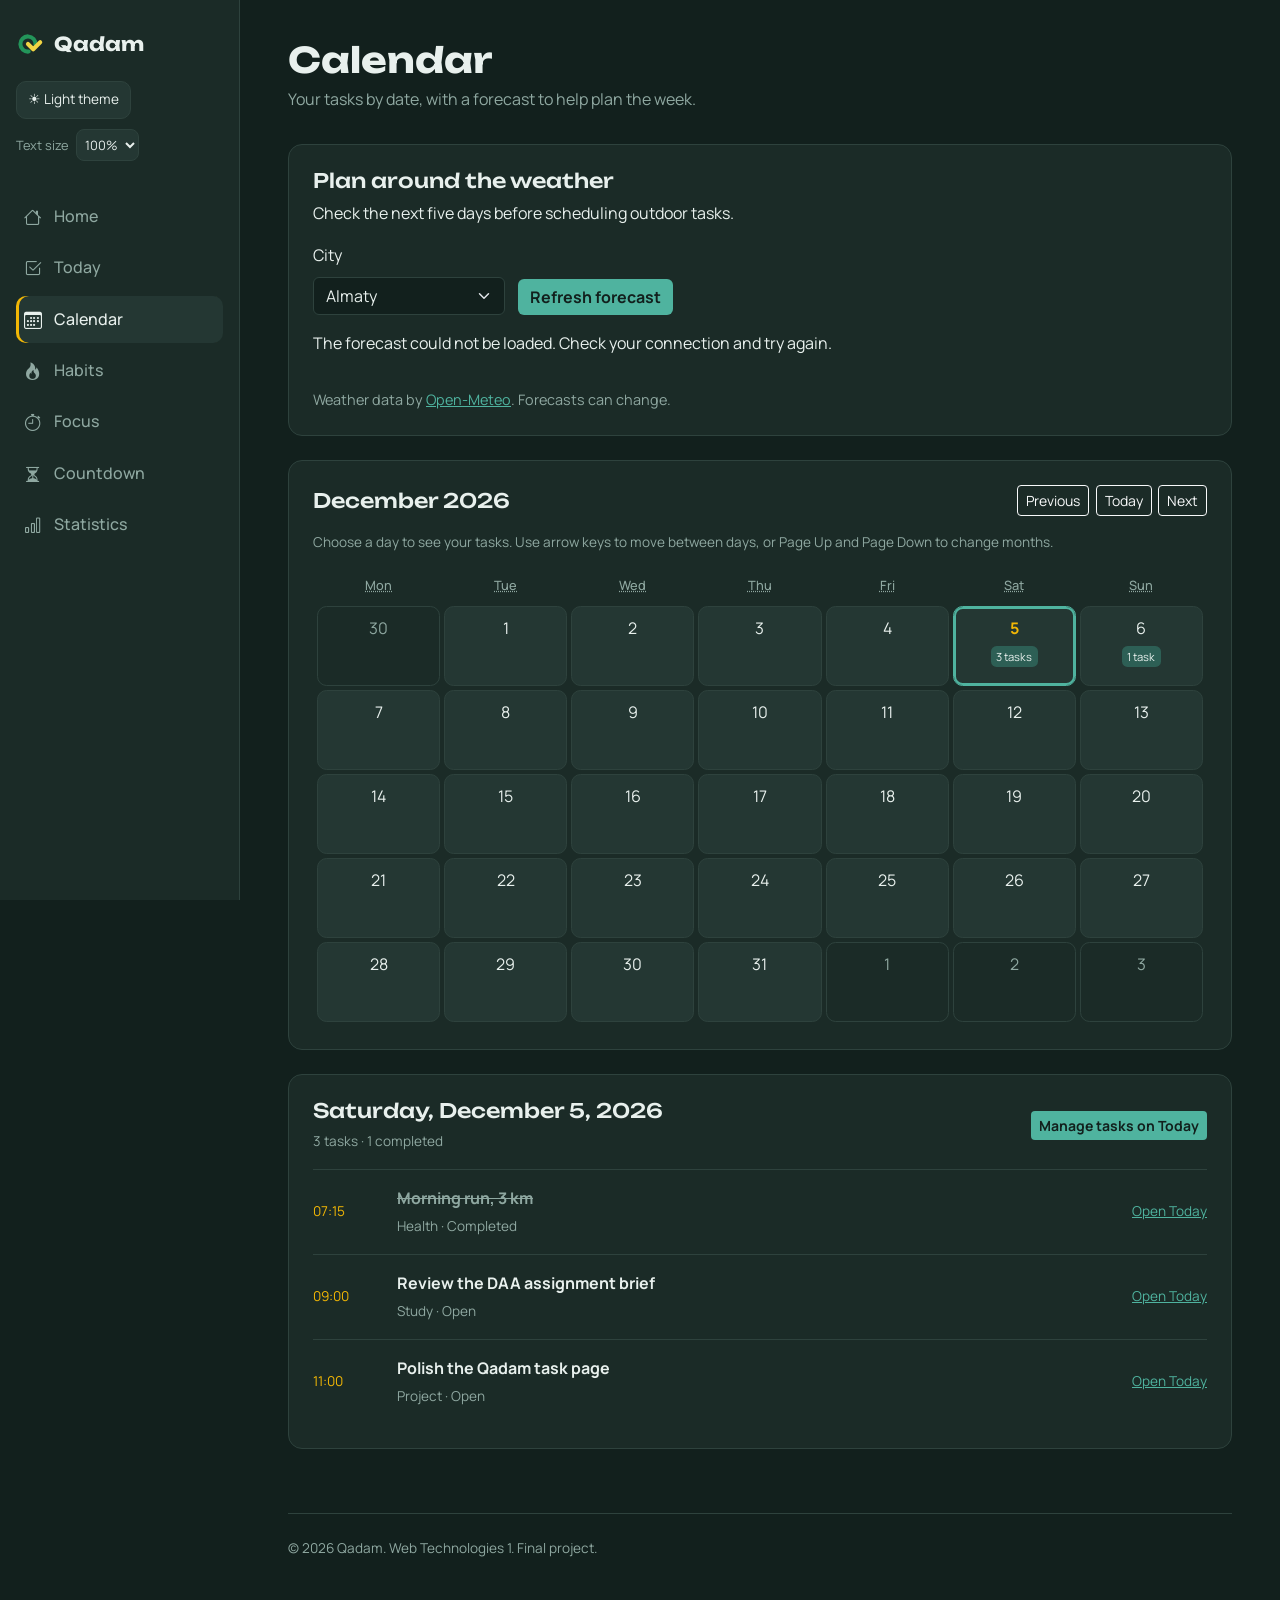
==== commit 82658e20: "feat(final): replace sample calendar with saved task dates" ====
--- a/calendar.html
+++ b/calendar.html
@@ -68,7 +68,7 @@
     <main class="app-main">
         <header class="page-header">
             <h1 class="page-title">Calendar</h1>
-            <p class="page-subtitle">Your week and month at a glance.</p>
+            <p class="page-subtitle">Your tasks by date, with a forecast to help plan the week.</p>
         </header>
 
         <section class="panel mb-4" id="weather-planner" aria-labelledby="weather-title">
@@ -92,300 +92,43 @@
 
 
 
-        <section class="panel" aria-labelledby="cal-week-title">
-            <h2 id="cal-week-title" class="h5 mb-3">Week of 28 September</h2>
-
-            <!--One CSS Grid: 1 column of hours + 7 day columns-->
-            <div class="cal-week">
-
-                <!--Row 1: empty corner, then the day headers-->
-                <div class="cal-corner"></div>
-                <div class="cal-day-head">
-                    <span class="cal-day-name">Mon</span>
-                    <span class="cal-day-number">28</span>
-                </div>
-                <div class="cal-day-head">
-                    <span class="cal-day-name">Tue</span>
-                    <span class="cal-day-number">29</span>
-                </div>
-                <div class="cal-day-head cal-day-head--today">
-                    <span class="cal-day-name">Wed</span>
-                    <span class="cal-day-number">30</span>
-                </div>
-                <div class="cal-day-head">
-                    <span class="cal-day-name">Thu</span>
-                    <span class="cal-day-number">1</span>
-                </div>
-                <div class="cal-day-head">
-                    <span class="cal-day-name">Fri</span>
-                    <span class="cal-day-number">2</span>
-                </div>
-                <div class="cal-day-head">
-                    <span class="cal-day-name">Sat</span>
-                    <span class="cal-day-number">3</span>
-                </div>
-                <div class="cal-day-head">
-                    <span class="cal-day-name">Sun</span>
-                    <span class="cal-day-number">4</span>
-                </div>
-
-                <!--Row 2: hour labels, then the day columns-->
-                <div class="cal-hours">
-                    <span class="cal-hour">08:00</span>
-                    <span class="cal-hour">09:00</span>
-                    <span class="cal-hour">10:00</span>
-                    <span class="cal-hour">11:00</span>
-                    <span class="cal-hour">12:00</span>
-                    <span class="cal-hour">13:00</span>
-                    <span class="cal-hour">14:00</span>
-                    <span class="cal-hour">15:00</span>
-                    <span class="cal-hour">16:00</span>
-                    <span class="cal-hour">17:00</span>
-                    <span class="cal-hour">18:00</span>
-                    <span class="cal-hour">19:00</span>
-                    <span class="cal-hour">20:00</span>
-                </div>
-                <div class="cal-day-column">
-                    <article class="cal-event cal-s1400 cal-d50">
-                        <h3 class="cal-event-title">Operating Systems</h3>
-                        <p class="cal-event-time">14:00 – 14:50</p>
-                    </article>
-                    <article class="cal-event cal-s1500 cal-d50">
-                        <h3 class="cal-event-title">Operating Systems</h3>
-                        <p class="cal-event-time">15:00 – 15:50</p>
-                    </article>
-                    <article class="cal-event cal-s1600 cal-d50">
-                        <h3 class="cal-event-title">Software Design Patterns</h3>
-                        <p class="cal-event-time">16:00 – 16:50</p>
-                    </article>
-                    <article class="cal-event cal-s1700 cal-d50">
-                        <h3 class="cal-event-title">Software Design Patterns</h3>
-                        <p class="cal-event-time">17:00 – 17:50</p>
-                    </article>
-                    <article class="cal-event cal-s1800 cal-d60">
-                        <h3 class="cal-event-title">Web Technologies 1</h3>
-                        <p class="cal-event-time">18:00 – 19:00</p>
-                    </article>
-                </div>
-                <div class="cal-day-column">
-                    <article class="cal-event cal-s1400 cal-d50">
-                        <h3 class="cal-event-title">Software Development</h3>
-                        <p class="cal-event-time">14:00 – 14:50</p>
-                    </article>
-                    <article class="cal-event cal-s1500 cal-d50">
-                        <h3 class="cal-event-title">Software Development</h3>
-                        <p class="cal-event-time">15:00 – 15:50</p>
-                    </article>
-                    <article class="cal-event cal-s1600 cal-d50">
-                        <h3 class="cal-event-title">Russian Language 1</h3>
-                        <p class="cal-event-time">16:00 – 16:50</p>
-                    </article>
-                    <article class="cal-event cal-s1700 cal-d50">
-                        <h3 class="cal-event-title">Russian Language 1</h3>
-                        <p class="cal-event-time">17:00 – 17:50</p>
-                    </article>
-                </div>
-                <div class="cal-day-column cal-day-column--today">
-                    <article class="cal-event cal-s1305 cal-d50">
-                        <h3 class="cal-event-title">Algorithms</h3>
-                        <p class="cal-event-time">13:05 – 13:55</p>
-                    </article>
-                    <article class="cal-event cal-s1400 cal-d50">
-                        <h3 class="cal-event-title">Algorithms</h3>
-                        <p class="cal-event-time">14:00 – 14:50</p>
-                    </article>
-                </div>
-                <div class="cal-day-column">
-                    <article class="cal-event cal-s1500 cal-d50">
-                        <h3 class="cal-event-title">Operating Systems</h3>
-                        <p class="cal-event-time">15:00 – 15:50</p>
-                    </article>
-                    <article class="cal-event cal-s1600 cal-d50">
-                        <h3 class="cal-event-title">Software Development</h3>
-                        <p class="cal-event-time">16:00 – 16:50</p>
-                    </article>
-                </div>
-                <div class="cal-day-column">
-                    <article class="cal-event cal-s1500 cal-d50">
-                        <h3 class="cal-event-title">Algorithms</h3>
-                        <p class="cal-event-time">15:00 – 15:50</p>
-                    </article>
-                    <article class="cal-event cal-s1600 cal-d50">
-                        <h3 class="cal-event-title">Algorithms</h3>
-                        <p class="cal-event-time">16:00 – 16:50</p>
-                    </article>
-                    <article class="cal-event cal-s1800 cal-d60">
-                        <h3 class="cal-event-title">Web Technologies 1</h3>
-                        <p class="cal-event-time">18:00 – 19:00</p>
-                    </article>
-                </div>
-                <div class="cal-day-column"></div>
-                <div class="cal-day-column">
-                    <article class="cal-event cal-s1200 cal-d60">
-                        <h3 class="cal-event-title">Plan the next week</h3>
-                        <p class="cal-event-time">12:00 – 13:00</p>
-                    </article>
+        <section class="panel" id="task-calendar" aria-labelledby="calendar-month-title">
+            <div class="calendar-toolbar">
+                <h2 class="h5 mb-0" id="calendar-month-title" aria-live="polite">Task calendar</h2>
+                <div class="calendar-controls" aria-label="Choose a month">
+                    <button class="btn btn-outline-light btn-sm" id="calendar-previous" type="button" aria-label="Previous month">Previous</button>
+                    <button class="btn btn-outline-light btn-sm" id="calendar-today" type="button">Today</button>
+                    <button class="btn btn-outline-light btn-sm" id="calendar-next" type="button" aria-label="Next month">Next</button>
                 </div>
             </div>
-
+            <p class="calendar-help" id="calendar-help">Choose a day to see your tasks. Use arrow keys to move between days, or Page Up and Page Down to change months.</p>
+            <table class="calendar-month" aria-describedby="calendar-help">
+                <caption class="visually-hidden">Tasks by date. The week starts on Monday. Counts include completed tasks.</caption>
+                <thead>
+                    <tr>
+                        <th scope="col"><abbr title="Monday">Mon</abbr></th>
+                        <th scope="col"><abbr title="Tuesday">Tue</abbr></th>
+                        <th scope="col"><abbr title="Wednesday">Wed</abbr></th>
+                        <th scope="col"><abbr title="Thursday">Thu</abbr></th>
+                        <th scope="col"><abbr title="Friday">Fri</abbr></th>
+                        <th scope="col"><abbr title="Saturday">Sat</abbr></th>
+                        <th scope="col"><abbr title="Sunday">Sun</abbr></th>
+                    </tr>
+                </thead>
+                <tbody id="calendar-days"></tbody>
+            </table>
         </section>
 
-        <section class="panel mt-4" aria-labelledby="cal-month-title">
-            <h2 id="cal-month-title" class="h5 mb-3">September 2026</h2>
-
-            <div class="table-responsive">
-                <table class="table calendar-month mb-0">
-                    <caption>Lessons per day, September 2026</caption>
-                    <thead>
-                        <tr>
-                            <th scope="col">Mon</th>
-                            <th scope="col">Tue</th>
-                            <th scope="col">Wed</th>
-                            <th scope="col">Thu</th>
-                            <th scope="col">Fri</th>
-                            <th scope="col">Sat</th>
-                            <th scope="col">Sun</th>
-                        </tr>
-                    </thead>
-                    <tbody>
-                        <tr>
-                            <td class="calendar-day calendar-day-muted">
-                                <span class="calendar-day-number">31</span>
-                            </td>
-                            <td class="calendar-day">
-                                <span class="calendar-day-number">1 Sep</span>
-                                <span class="calendar-count">2 lessons</span>
-                            </td>
-                            <td class="calendar-day">
-                                <span class="calendar-day-number">2</span>
-                                <span class="calendar-count">3 lessons</span>
-                            </td>
-                            <td class="calendar-day">
-                                <span class="calendar-day-number">3</span>
-                            </td>
-                            <td class="calendar-day">
-                                <span class="calendar-day-number">4</span>
-                            </td>
-                            <td class="calendar-day">
-                                <span class="calendar-day-number">5</span>
-                            </td>
-                            <td class="calendar-day">
-                                <span class="calendar-day-number">6</span>
-                            </td>
-                        </tr>
-                        <tr>
-                            <td class="calendar-day">
-                                <span class="calendar-day-number">7</span>
-                                <span class="calendar-count">4 lessons</span>
-                            </td>
-                            <td class="calendar-day">
-                                <span class="calendar-day-number">8</span>
-                                <span class="calendar-count">4 lessons</span>
-                            </td>
-                            <td class="calendar-day">
-                                <span class="calendar-day-number">9</span>
-                                <span class="calendar-count">3 lessons</span>
-                            </td>
-                            <td class="calendar-day">
-                                <span class="calendar-day-number">10</span>
-                                <span class="calendar-count">3 lessons</span>
-                            </td>
-                            <td class="calendar-day">
-                                <span class="calendar-day-number">11</span>
-                                <span class="calendar-count">4 lessons</span>
-                            </td>
-                            <td class="calendar-day">
-                                <span class="calendar-day-number">12</span>
-                            </td>
-                            <td class="calendar-day">
-                                <span class="calendar-day-number">13</span>
-                            </td>
-                        </tr>
-                        <tr>
-                            <td class="calendar-day">
-                                <span class="calendar-day-number">14</span>
-                                <span class="calendar-count">5 lessons</span>
-                            </td>
-                            <td class="calendar-day">
-                                <span class="calendar-day-number">15</span>
-                                <span class="calendar-count">5 lessons</span>
-                            </td>
-                            <td class="calendar-day">
-                                <span class="calendar-day-number">16</span>
-                                <span class="calendar-count">3 lessons</span>
-                            </td>
-                            <td class="calendar-day">
-                                <span class="calendar-day-number">17</span>
-                                <span class="calendar-count">3 lessons</span>
-                            </td>
-                            <td class="calendar-day">
-                                <span class="calendar-day-number">18</span>
-                                <span class="calendar-count">5 lessons</span>
-                            </td>
-                            <td class="calendar-day">
-                                <span class="calendar-day-number">19</span>
-                            </td>
-                            <td class="calendar-day">
-                                <span class="calendar-day-number">20</span>
-                            </td>
-                        </tr>
-                        <tr>
-                            <td class="calendar-day">
-                                <span class="calendar-day-number">21</span>
-                                <span class="calendar-count">5 lessons</span>
-                            </td>
-                            <td class="calendar-day">
-                                <span class="calendar-day-number">22</span>
-                                <span class="calendar-count">4 lessons</span>
-                            </td>
-                            <td class="calendar-day">
-                                <span class="calendar-day-number">23</span>
-                                <span class="calendar-count">2 lessons</span>
-                            </td>
-                            <td class="calendar-day">
-                                <span class="calendar-day-number">24</span>
-                                <span class="calendar-count">2 lessons</span>
-                            </td>
-                            <td class="calendar-day">
-                                <span class="calendar-day-number">25</span>
-                                <span class="calendar-count">5 lessons</span>
-                            </td>
-                            <td class="calendar-day">
-                                <span class="calendar-day-number">26</span>
-                            </td>
-                            <td class="calendar-day">
-                                <span class="calendar-day-number">27</span>
-                            </td>
-                        </tr>
-                        <tr>
-                            <td class="calendar-day">
-                                <span class="calendar-day-number">28</span>
-                                <span class="calendar-count">5 lessons</span>
-                            </td>
-                            <td class="calendar-day">
-                                <span class="calendar-day-number">29</span>
-                                <span class="calendar-count">4 lessons</span>
-                            </td>
-                            <td class="calendar-day calendar-day-today">
-                                <span class="calendar-day-number">30</span>
-                                <span class="calendar-count">2 lessons</span>
-                            </td>
-                            <td class="calendar-day calendar-day-muted">
-                                <span class="calendar-day-number">1 Oct</span>
-                            </td>
-                            <td class="calendar-day calendar-day-muted">
-                                <span class="calendar-day-number">2</span>
-                            </td>
-                            <td class="calendar-day calendar-day-muted">
-                                <span class="calendar-day-number">3</span>
-                            </td>
-                            <td class="calendar-day calendar-day-muted">
-                                <span class="calendar-day-number">4</span>
-                            </td>
-                        </tr>
-                    </tbody>
-                </table>
+        <section class="panel mt-4" aria-labelledby="calendar-day-title">
+            <div class="calendar-toolbar">
+                <div>
+                    <h2 class="h5" id="calendar-day-title">Selected day</h2>
+                    <p class="calendar-help mb-0" id="calendar-day-summary" role="status" aria-live="polite"></p>
+                </div>
+                <a class="btn btn-qadam btn-sm" href="today.html">Manage tasks on Today</a>
             </div>
+            <p class="calendar-help" id="calendar-day-empty" hidden>No tasks are scheduled for this day. Add one on the Today page.</p>
+            <ul class="calendar-task-list" id="calendar-day-tasks"></ul>
         </section>
 
         <footer class="app-footer">
--- a/css/calendar.css
+++ b/css/calendar.css
@@ -1,175 +1,157 @@
-/*
-Qadam — calendar page (calendar.html)
-Week view, Events, Month table, Media queries
-*/
-
-/* Week view: one grid, 1 column of hour labels + 7 day columns.
-   Both rows share the same columns, so hours and days always line up */
-.cal-week {
-    display: grid;
-    grid-template-columns: 56px repeat(7, 1fr);
-    gap: 4px;
-    overflow-x: auto;         
+.calendar-toolbar {
+    display: flex;
+    flex-wrap: wrap;
+    align-items: center;
+    justify-content: space-between;
+    gap: 0.75rem;
+    margin-bottom: 1rem;
 }
 
-.cal-day-head {
-    padding: 0.5rem 0;
-    border-radius: 10px;
-    text-align: center;
+.calendar-controls {
+    display: flex;
+    flex-wrap: wrap;
+    gap: 0.4rem;
 }
 
-.cal-day-head--today {
-    background-color: var(--surface-2);
+.calendar-help {
+    color: var(--muted);
+    font-size: 0.85rem;
 }
 
-.cal-day-name {
-    display: block;
+.calendar-month {
+    width: 100%;
+    table-layout: fixed;
+    border-collapse: separate;
+    border-spacing: 0.3rem;
+}
+
+.calendar-month th {
+    padding-bottom: 0.4rem;
+    text-align: center;
     color: var(--muted);
     font-size: 0.8rem;
+    font-weight: 500;
 }
 
-.cal-day-number {
-    display: block;
-    font-family: var(--font-head);
+.calendar-month td {
+    padding: 0;
+    vertical-align: top;
+}
+
+.calendar-day {
+    display: flex;
+    flex-direction: column;
+    align-items: center;
+    gap: 0.25rem;
+    width: 100%;
+    min-height: 5rem;
+    padding: 0.6rem 0.15rem;
+    border: 1px solid var(--line);
+    border-radius: 0.6rem;
+    color: var(--ink);
+    background-color: var(--surface-2);
+    font: inherit;
+}
+
+.calendar-day:hover {
+    border-color: var(--done);
+}
+
+.calendar-day-muted {
+    background-color: transparent;
+    color: var(--muted);
+}
+
+.calendar-day[aria-current="date"] .calendar-day-number {
+    color: var(--flame);
     font-weight: 700;
 }
 
-.cal-hours {
-    display: flex;
-    flex-direction: column;
-    color: var(--muted);
-    font-size: 0.75rem;
+.calendar-day[aria-pressed="true"] {
+    border-color: var(--done);
+    box-shadow: inset 0 0 0 2px var(--done);
 }
 
-.cal-hour {
-    height: 64px;
-    line-height: 1;
+.calendar-count {
+    max-width: 100%;
+    padding: 0.1rem 0.35rem;
+    border-radius: 0.35rem;
+    color: var(--ink);
+    background-color: var(--done-soft);
+    font-size: 0.7rem;
+    overflow-wrap: anywhere;
 }
 
-.cal-day-column {
-    position: relative;      
-    height: 832px;
-    border-radius: 10px;
-    background-color: var(--surface-2);
-    background-image: repeating-linear-gradient(to bottom,
-            var(--line) 0 1px,
-            transparent 1px 64px);
+.calendar-task-list {
+    list-style: none;
+    padding: 0;
+    margin: 1rem 0 0;
 }
 
-.cal-event {
-    position: absolute;
-    left: 3px;
-    right: 3px;
-    overflow: hidden;
-    padding: 0.25rem 0.4rem;
-    border-radius: 8px;
-    border-left: 3px solid var(--done);
-    background-color: var(--done-soft);
+.calendar-task {
+    display: flex;
+    flex-wrap: wrap;
+    align-items: center;
+    gap: 0.75rem;
+    padding: 1rem 0;
+    border-top: 1px solid var(--line);
 }
 
-.cal-event-title {
-    margin: 0;
-    font-family: var(--font-body);
-    font-size: 0.75rem;
-    font-weight: 700;
-    line-height: 1.15;
+.calendar-task-time {
+    min-width: 4.5rem;
+    color: var(--flame);
+    font-size: 0.85rem;
 }
 
-.cal-event-time {
-    margin: 0;
-    line-height: 1.1;
-    color: var(--ink);
-    font-size: 0.68rem;
-    opacity: 0.75;
+.calendar-task-content {
+    flex: 1 1 10rem;
+    min-width: 0;
+    overflow-wrap: anywhere;
 }
 
-.cal-s1200 { top: 256px; }
-.cal-s1305 { top: 325px; }
-.cal-s1400 { top: 384px; }
-.cal-s1500 { top: 448px; }
-.cal-s1600 { top: 512px; }
-.cal-s1700 { top: 576px; }
-.cal-s1800 { top: 640px; }
-
-.cal-d50 { height: 53px; }
-.cal-d60 { height: 64px; }
-
-.calendar-month {
-    position: relative;
-    --bs-table-bg: transparent;
-    --bs-table-color: var(--ink);
-    --bs-table-border-color: var(--line);
-    table-layout: fixed;
-    min-width: 560px;
+.calendar-task-content h3 {
+    margin: 0 0 0.3rem;
+    font: inherit;
+    font-weight: 700;
 }
 
-.calendar-month caption {
-    caption-side: top;
-    padding-top: 0;
+.calendar-task-content p,
+.calendar-task-link {
+    margin: 0;
+    font-size: 0.85rem;
+}
+
+.calendar-task-content p {
     color: var(--muted);
 }
 
-.calendar-month thead th {
+.calendar-task-completed h3 {
+    text-decoration: line-through;
     color: var(--muted);
-    font-weight: 500;
-    text-align: center;
 }
 
-.calendar-day {
-    height: 68px;
-    vertical-align: top;
-}
-
-.calendar-day-number {
-    display: block;
-    font-family: var(--font-head);
-    font-weight: 700;
-    font-size: 0.9rem;
-}
-
-.calendar-day-muted .calendar-day-number {
-    color: var(--muted);
-    font-weight: 500;
-}
-
-.calendar-day-today .calendar-day-number {
-    color: var(--flame);
-}
-
-.calendar-count {
-    display: inline-block;
-    margin-top: 0.3rem;
-    padding: 0.1rem 0.4rem;
-    border-radius: 6px;
-    background-color: var(--done-soft);
-    font-size: 0.7rem;
-}
-
-@media (max-width: 992px) {
-    .cal-week {
-        grid-template-columns: 48px repeat(7, minmax(96px, 1fr));
+@media (max-width: 575.98px) {
+    .calendar-month {
+        border-spacing: 0.15rem;
     }
 
-    .cal-hours {
-        font-size: 0.7rem;
-    }
-}
-
-@media (max-width: 576px) {
-    .cal-week {
-        grid-template-columns: 48px 1fr;
-    }
-
-    .cal-day-head:not(.cal-day-head--today),
-    .cal-day-column:not(.cal-day-column--today) {
-        display: none;
+    .calendar-month th {
+        font-size: 0.65rem;
     }
 
     .calendar-day {
-        height: 56px;
+        min-height: 3.5rem;
+        padding: 0.35rem 0;
+        border-radius: 0.35rem;
+        font-size: 0.8rem;
     }
 
     .calendar-count {
-        font-size: 0.62rem;
+        padding: 0.05rem 0.2rem;
+        font-size: 0.6rem;
     }
-}+
+    .calendar-count-word {
+        display: none;
+    }
+}
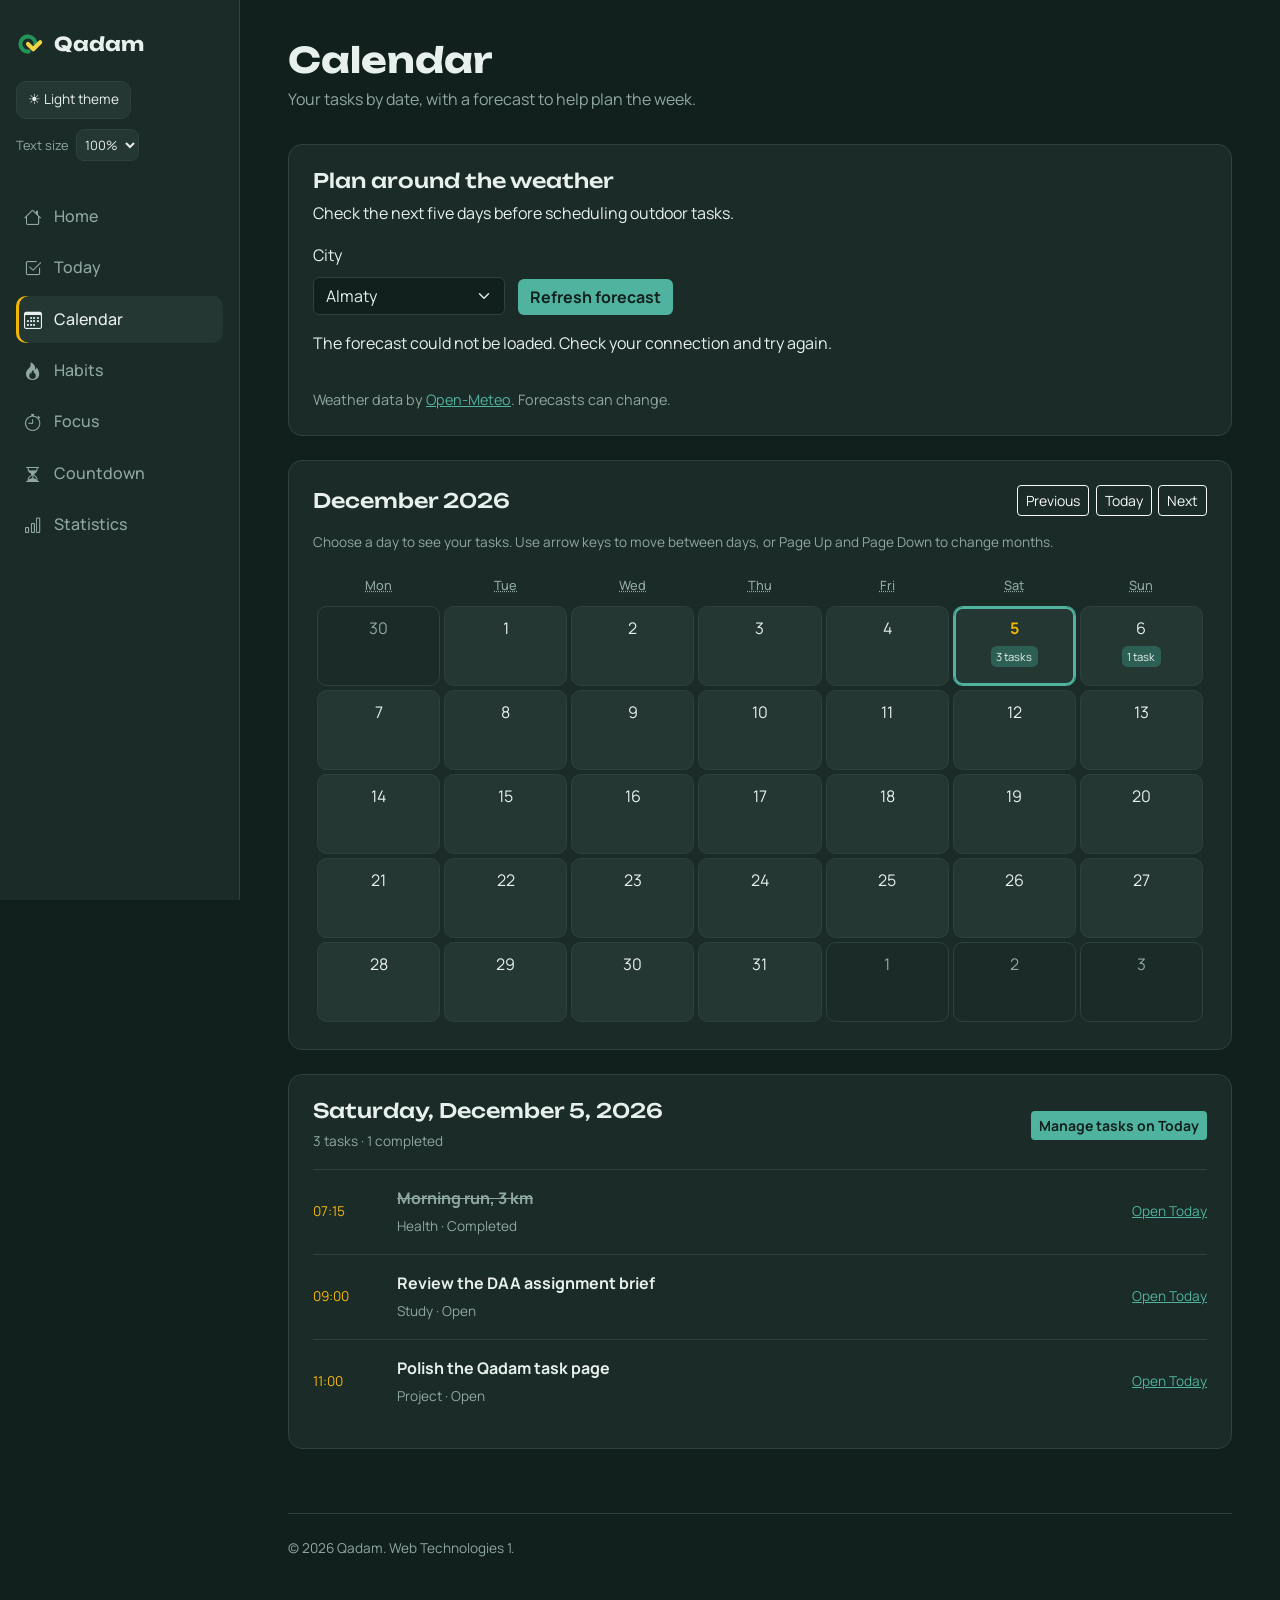
==== commit fab6a3b2: "chore: present Qadam as one project on main" ====
--- a/calendar.html
+++ b/calendar.html
@@ -132,7 +132,7 @@
         </section>
 
         <footer class="app-footer">
-            <p class="mb-0">&copy; 2026 Qadam. Web Technologies 1. Final project.</p>
+            <p class="mb-0">&copy; 2026 Qadam. Web Technologies 1.</p>
         </footer>
     </main>
 
--- a/css/app.css
+++ b/css/app.css
@@ -1,4 +1,4 @@
-/* Shared endterm interactions: themes, task tools, feedback and timer controls. */
+/* Shared application controls: themes, task tools, feedback and timer controls. */
 :root[data-bs-theme="light"] {
     --bg: #f2f7f5;
     --surface: #ffffff;
@@ -339,3 +339,8 @@
         margin: 0;
     }
 }
+
+/* Give task titles room before the action buttons wrap to the next line. */
+.task-card .today-task-title {
+    flex: 1 1 12rem;
+}
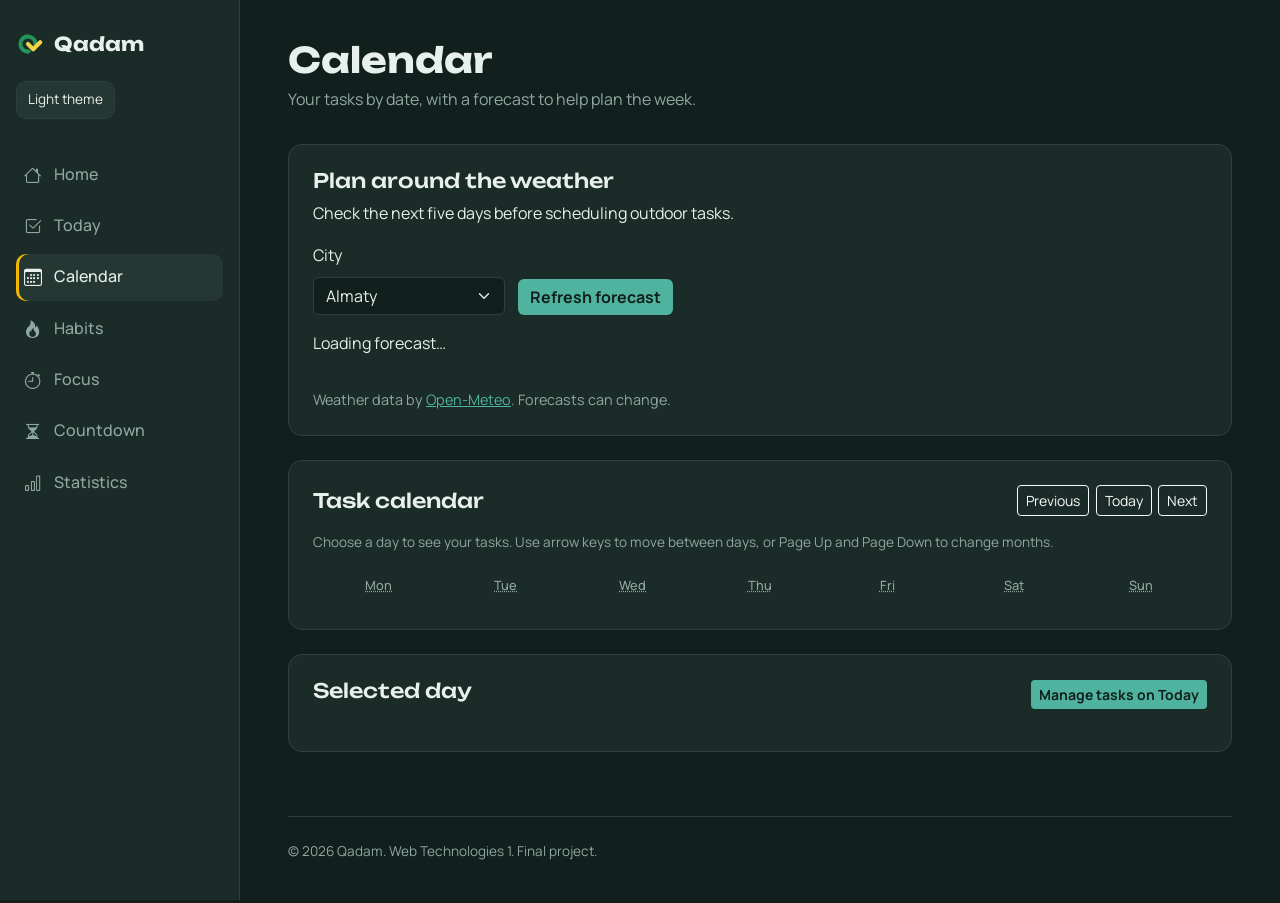
==== commit f135063e: "feat(final): replace sample calendar with saved task dates" ====
--- a/calendar.html
+++ b/calendar.html
@@ -132,7 +132,7 @@
         </section>
 
         <footer class="app-footer">
-            <p class="mb-0">&copy; 2026 Qadam. Web Technologies 1.</p>
+            <p class="mb-0">&copy; 2026 Qadam. Web Technologies 1. Final project.</p>
         </footer>
     </main>
 
--- a/css/style.css
+++ b/css/style.css
@@ -67,6 +67,8 @@
   top: 0;
   align-self: start; 
   height: 100vh;
+  max-height: 100dvh;
+  overflow-y: auto;
   background-color: var(--surface);
   border-right: 1px solid var(--line);
 }
@@ -75,7 +77,7 @@
 .sidebar .navbar {
   flex-direction: column;
   align-items: stretch;
-  height: 100%;
+  min-height: 100%;
   padding: 1.5rem 1rem;
 }
 
@@ -205,7 +207,7 @@
   .sidebar .navbar {
     flex-direction: row;
     align-items: center;
-    height: auto;
+    min-height: 0;
     padding: 0.75rem 1.25rem;
   }
 
--- a/css/app.css
+++ b/css/app.css
@@ -260,7 +260,11 @@
 }
 
 :root[data-bs-theme="light"] .countdown-image {
-    opacity: 0.08;
+    opacity: 0.3;
+}
+
+:root[data-bs-theme="light"] .countdown-days {
+    color: var(--ink);
 }
 
 @media (prefers-reduced-motion: reduce) {
@@ -311,15 +315,35 @@
     outline-offset: 3px;
 }
 
+/* The home menu needs its own row at enlarged text sizes. */
+.site-header .navbar > .container {
+    flex-wrap: wrap;
+    gap: 0.75rem 1rem;
+}
+
+.site-header .brand,
+.site-header .brand-logo,
+.site-header .navbar-toggler {
+    flex-shrink: 0;
+}
+
+.site-header .brand {
+    white-space: nowrap;
+}
+
 .site-header .appearance-controls {
+    flex: 0 1 auto;
+    justify-content: flex-end;
     margin: 0 0 0 auto;
 }
 
 .site-header .navbar-collapse {
-    flex-basis: 100%;
+    flex: 0 0 100%;
+    min-width: 0;
 }
 
 .site-header .navbar-nav {
+    width: 100%;
     flex-wrap: wrap;
 }
 
@@ -331,6 +355,11 @@
         margin: 0.75rem 0 0;
     }
 
+    .site-header .appearance-controls {
+        justify-content: flex-start;
+        margin-top: 0;
+    }
+
     .navbar-collapse {
         order: 2;
     }
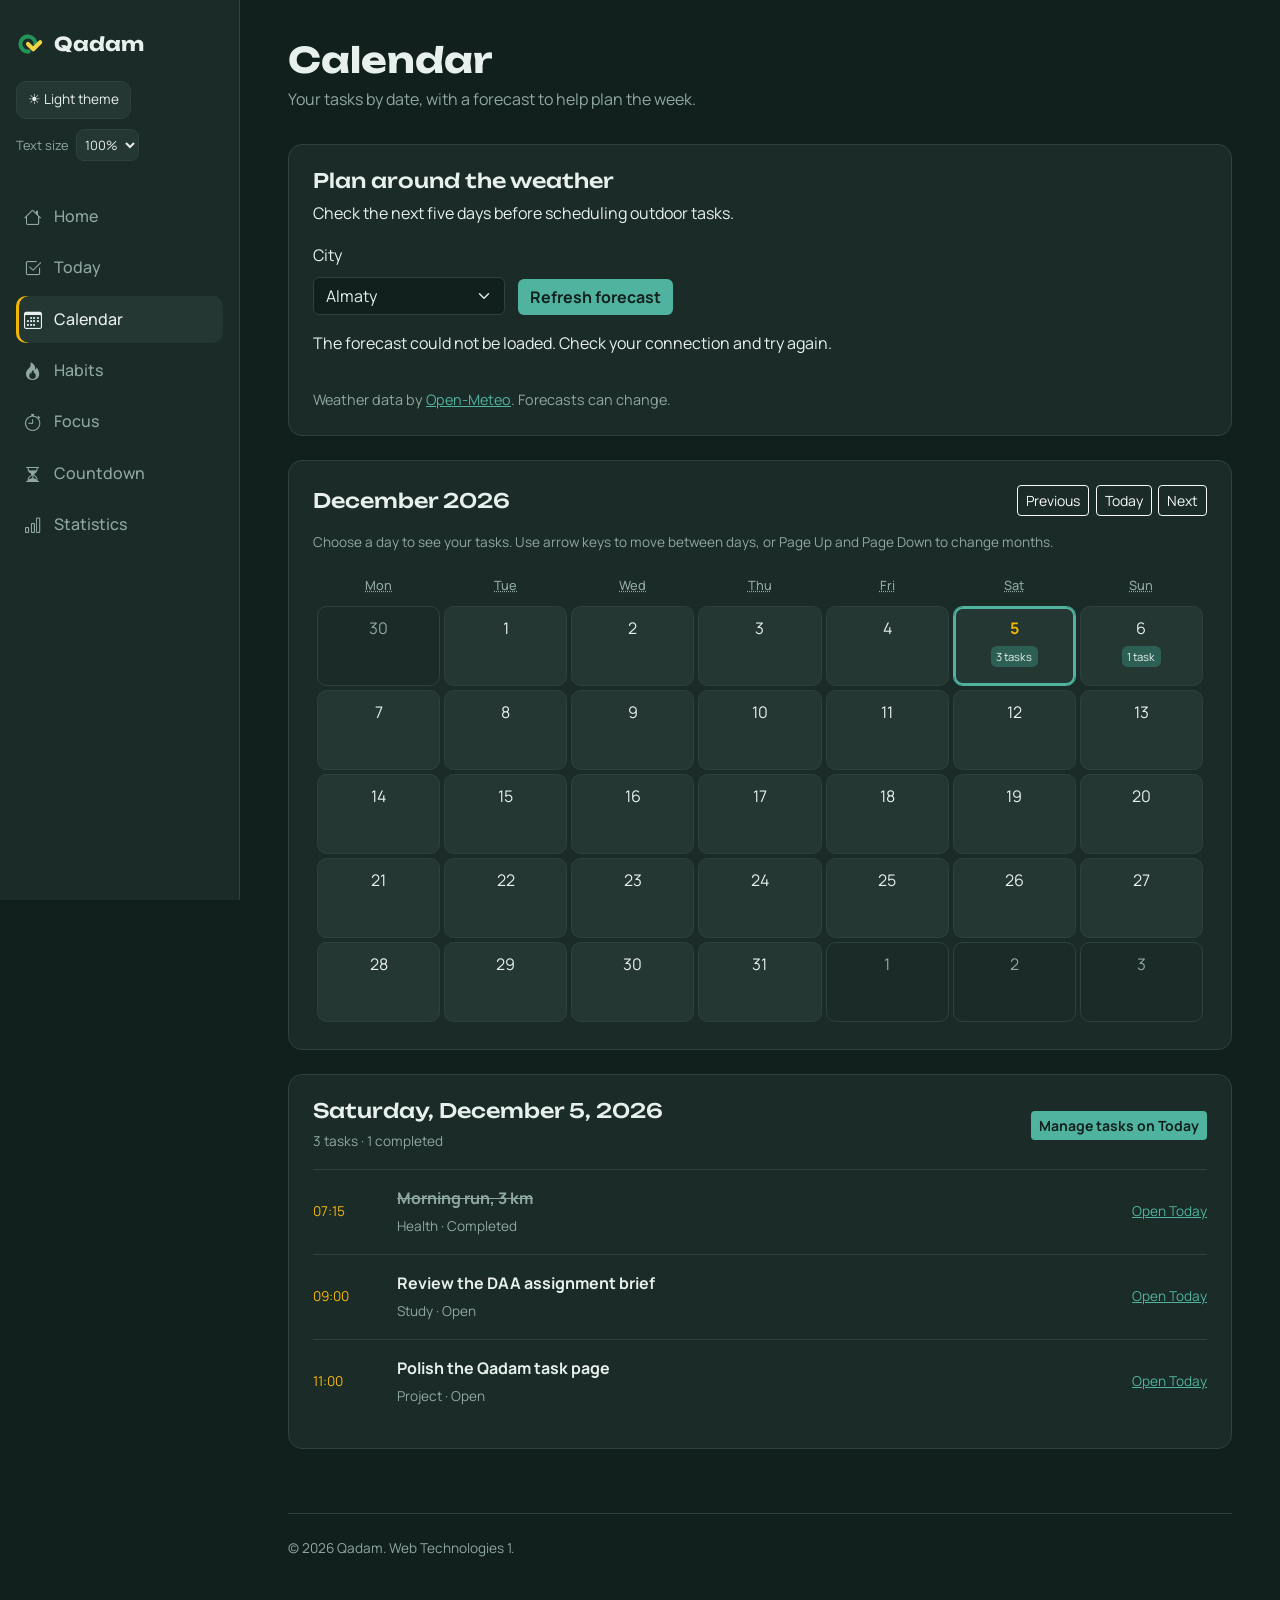
==== commit da578acc: "chore: present Qadam as one project on main" ====
--- a/calendar.html
+++ b/calendar.html
@@ -132,7 +132,7 @@
         </section>
 
         <footer class="app-footer">
-            <p class="mb-0">&copy; 2026 Qadam. Web Technologies 1. Final project.</p>
+            <p class="mb-0">&copy; 2026 Qadam. Web Technologies 1.</p>
         </footer>
     </main>
 
--- a/css/app.css
+++ b/css/app.css
@@ -260,11 +260,7 @@
 }
 
 :root[data-bs-theme="light"] .countdown-image {
-    opacity: 0.3;
-}
-
-:root[data-bs-theme="light"] .countdown-days {
-    color: var(--ink);
+    opacity: 0.08;
 }
 
 @media (prefers-reduced-motion: reduce) {
@@ -315,35 +311,15 @@
     outline-offset: 3px;
 }
 
-/* The home menu needs its own row at enlarged text sizes. */
-.site-header .navbar > .container {
-    flex-wrap: wrap;
-    gap: 0.75rem 1rem;
-}
-
-.site-header .brand,
-.site-header .brand-logo,
-.site-header .navbar-toggler {
-    flex-shrink: 0;
-}
-
-.site-header .brand {
-    white-space: nowrap;
-}
-
 .site-header .appearance-controls {
-    flex: 0 1 auto;
-    justify-content: flex-end;
     margin: 0 0 0 auto;
 }
 
 .site-header .navbar-collapse {
-    flex: 0 0 100%;
-    min-width: 0;
+    flex-basis: 100%;
 }
 
 .site-header .navbar-nav {
-    width: 100%;
     flex-wrap: wrap;
 }
 
@@ -355,11 +331,6 @@
         margin: 0.75rem 0 0;
     }
 
-    .site-header .appearance-controls {
-        justify-content: flex-start;
-        margin-top: 0;
-    }
-
     .navbar-collapse {
         order: 2;
     }
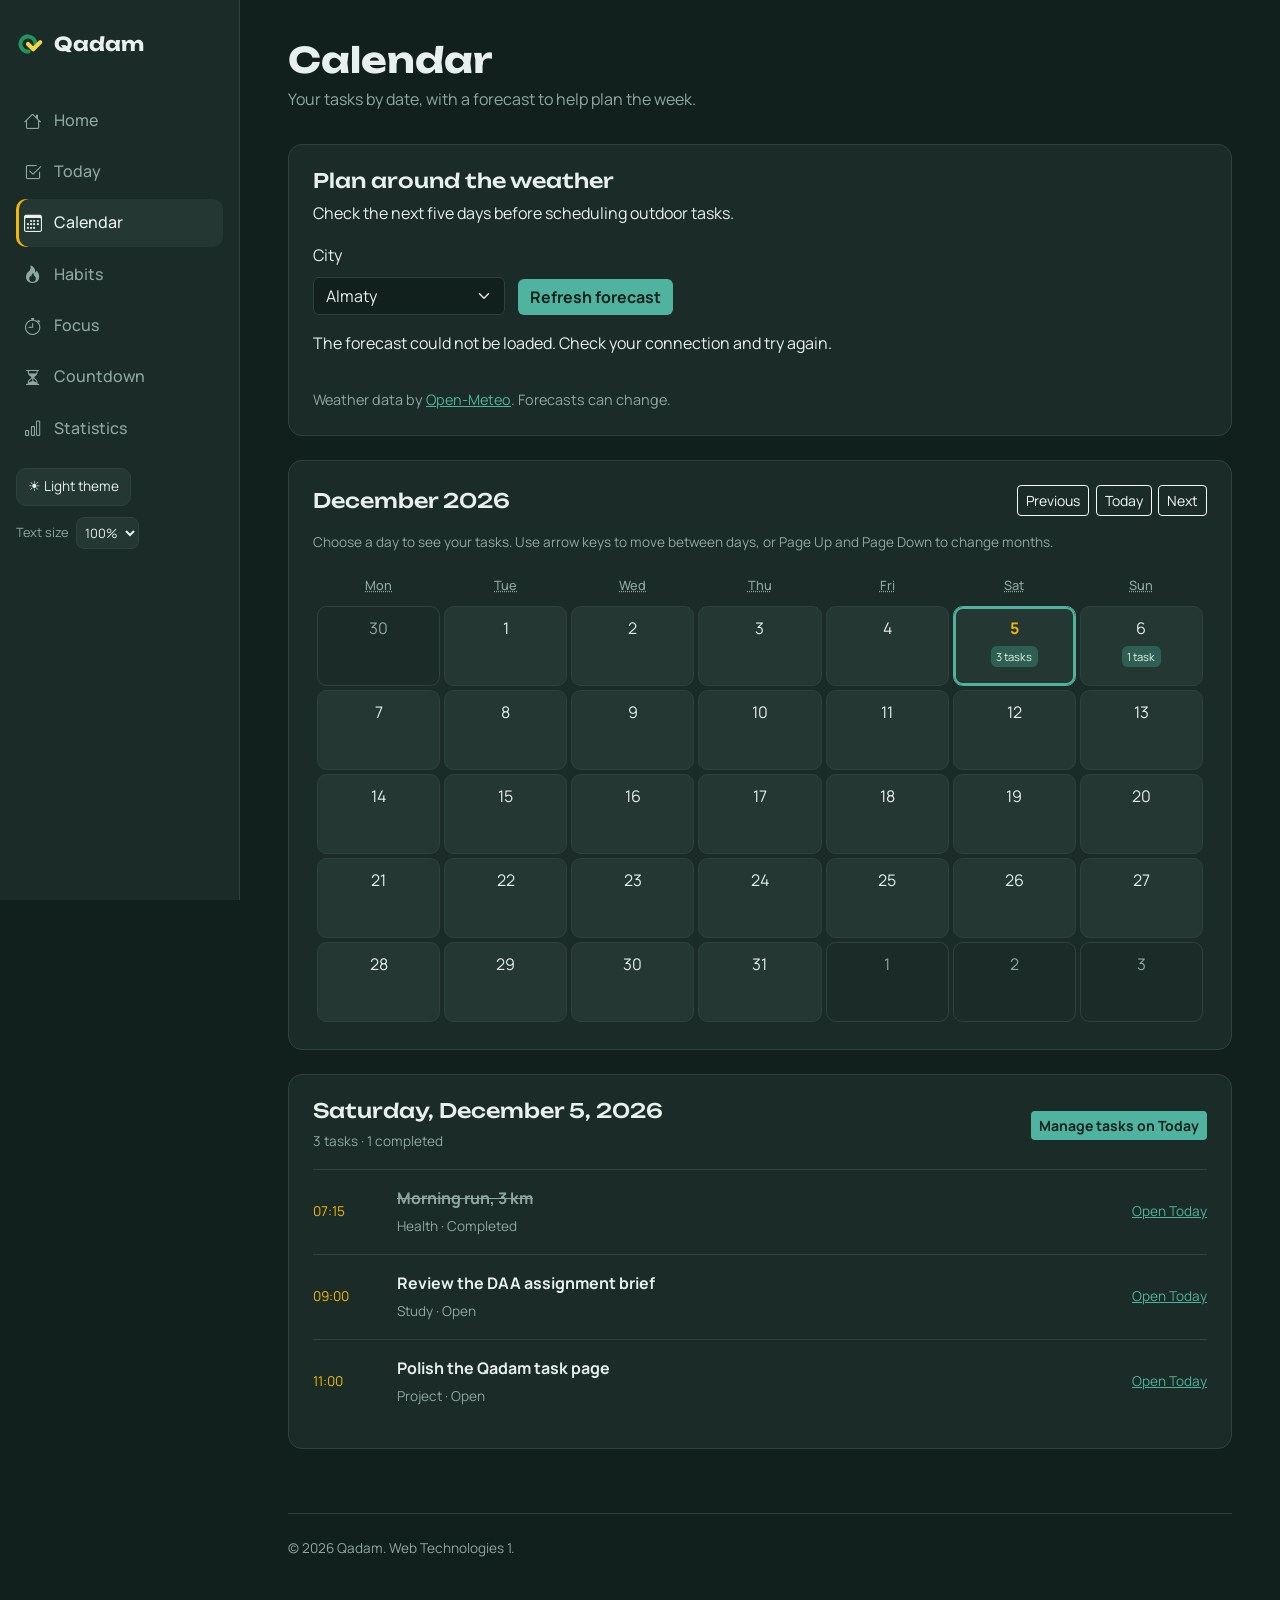
==== commit 6b5a1397: "fix: apply the saved theme before pages are drawn A small script in <head> restores the saved light " ====
--- a/calendar.html
+++ b/calendar.html
@@ -6,6 +6,7 @@
     <meta name="viewport" content="width=device-width, initial-scale=1">
     <title>Calendar — Qadam</title>
     <link rel="icon" href="images/qadam-favicon.svg" type="image/svg+xml">
+    <script src="js/theme-preload.js"></script>
     <link href="https://cdn.jsdelivr.net/npm/bootstrap@5.3.3/dist/css/bootstrap.min.css" rel="stylesheet">
     <!--Icons for the sidebar-->
     <link href="https://cdn.jsdelivr.net/npm/bootstrap-icons@1.11.3/font/bootstrap-icons.min.css" rel="stylesheet">
--- a/css/app.css
+++ b/css/app.css
@@ -260,7 +260,11 @@
 }
 
 :root[data-bs-theme="light"] .countdown-image {
-    opacity: 0.08;
+    opacity: 0.3;
+}
+
+:root[data-bs-theme="light"] .countdown-days {
+    color: var(--ink);
 }
 
 @media (prefers-reduced-motion: reduce) {
@@ -311,15 +315,35 @@
     outline-offset: 3px;
 }
 
+/* The home menu needs its own row at enlarged text sizes. */
+.site-header .navbar > .container {
+    flex-wrap: wrap;
+    gap: 0.75rem 1rem;
+}
+
+.site-header .brand,
+.site-header .brand-logo,
+.site-header .navbar-toggler {
+    flex-shrink: 0;
+}
+
+.site-header .brand {
+    white-space: nowrap;
+}
+
 .site-header .appearance-controls {
+    flex: 0 1 auto;
+    justify-content: flex-end;
     margin: 0 0 0 auto;
 }
 
 .site-header .navbar-collapse {
-    flex-basis: 100%;
+    flex: 0 0 100%;
+    min-width: 0;
 }
 
 .site-header .navbar-nav {
+    width: 100%;
     flex-wrap: wrap;
 }
 
@@ -331,6 +355,11 @@
         margin: 0.75rem 0 0;
     }
 
+    .site-header .appearance-controls {
+        justify-content: flex-start;
+        margin-top: 0;
+    }
+
     .navbar-collapse {
         order: 2;
     }
